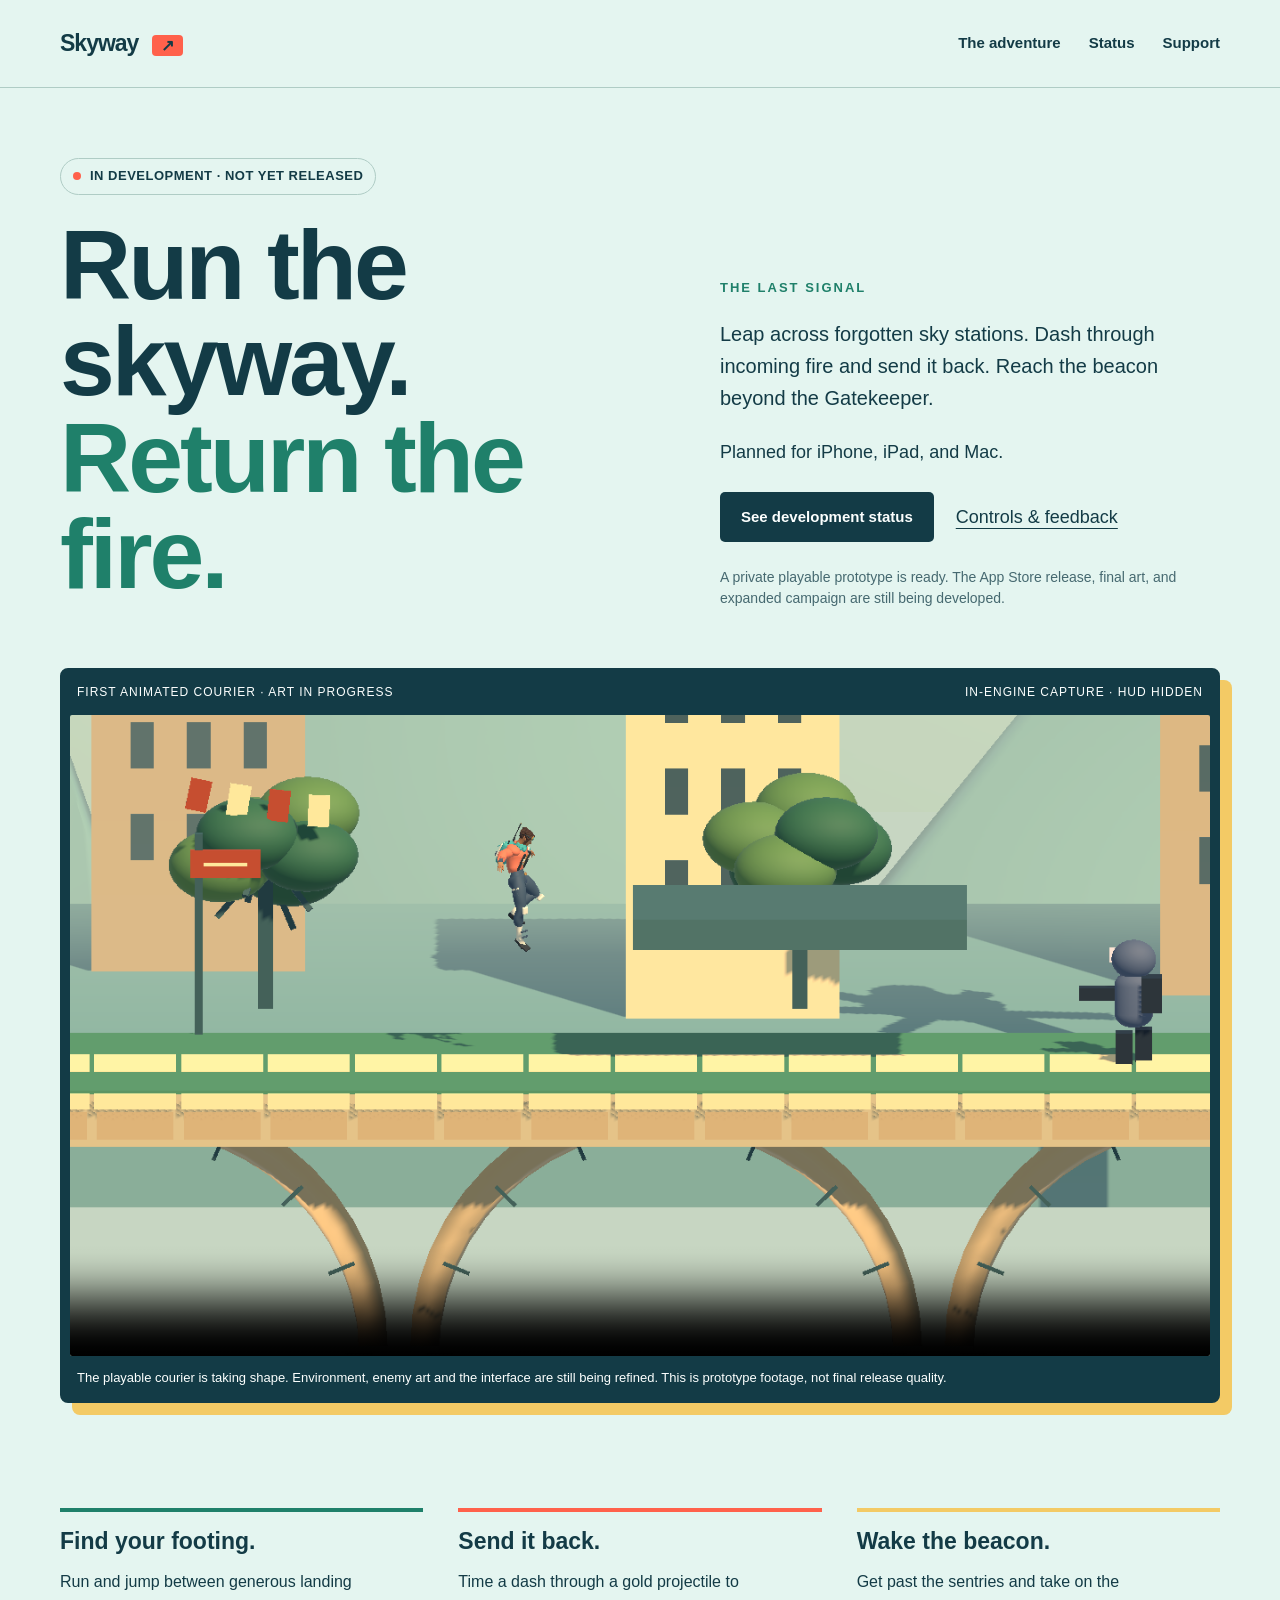
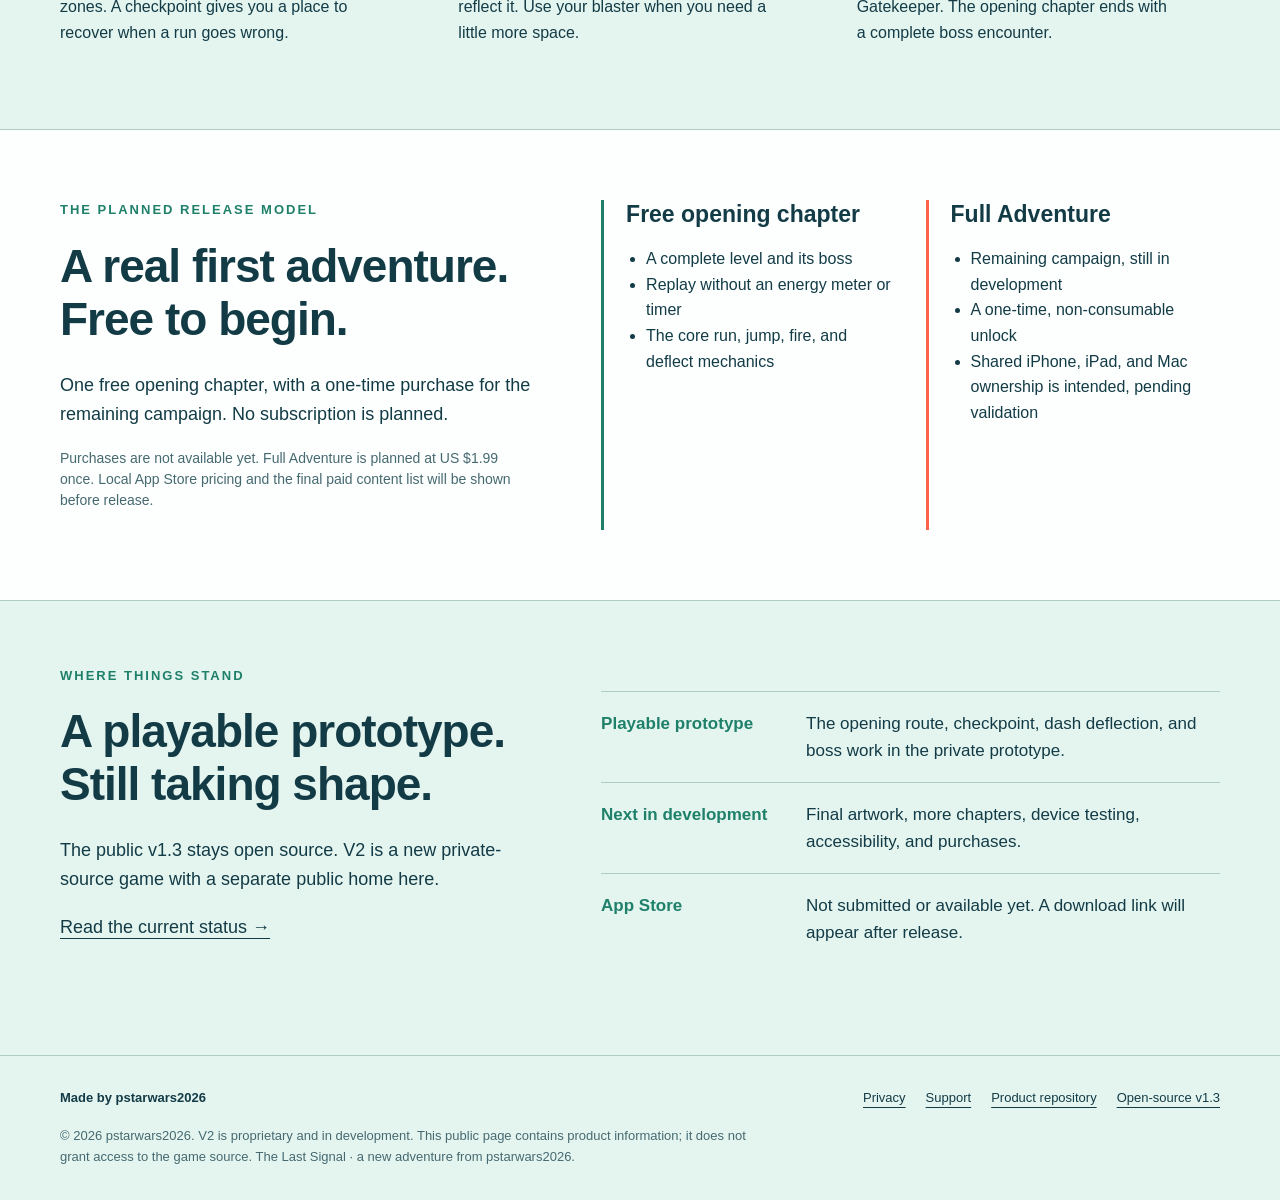
==== index.html @ fa9b402b "Show first animated courier gameplay preview" ====
<!doctype html><html lang="en"><head><meta charset="utf-8"><meta name="viewport" content="width=device-width,initial-scale=1"><meta name="description" content="A new 2.5D action adventure planned for iPhone, iPad and Mac. Explore the prototype, free opening chapter, support and development status."><meta name="theme-color" content="#e4f5f0"><title>Skyway: The Last Signal · In development</title><link rel="stylesheet" href="style.css"><link rel="icon" href="assets/mark.svg" type="image/svg+xml"></head><body><a class="skip" href="#main">Skip to content</a><header><nav class="wrap" aria-label="Main navigation"><a class="brand" href="./">Skyway <span>↗</span></a><div class="navlinks"><a href="./#adventure">The adventure</a><a href="status.html">Status</a><a href="support.html">Support</a></div></nav></header><main id="main"><section class="hero wrap"><div class="hero-copy"><div><div class="status-tag">IN DEVELOPMENT · NOT YET RELEASED</div><h1>Run the skyway.<br><span>Return the fire.</span></h1></div><div><p class="eyebrow">The Last Signal</p><p class="lede">Leap across forgotten sky stations. Dash through incoming fire and send it back. Reach the beacon beyond the Gatekeeper.</p><p>Planned for iPhone, iPad, and Mac.</p><div class="actions"><a class="button" href="status.html">See development status</a><a href="support.html">Controls &amp; feedback</a></div><p class="note">A private playable prototype is ready. The App Store release, final art, and expanded campaign are still being developed.</p></div></div><figure class="screen"><figcaption><span>First animated courier · art in progress</span><span>In-engine capture · HUD hidden</span></figcaption><video controls playsinline muted loop preload="metadata" poster="assets/courier-gameplay.png" width="1280" height="720" aria-label="A short in-engine clip of the human courier running and jumping across the skyway"><source src="assets/courier-gameplay.mp4" type="video/mp4"><a href="assets/courier-gameplay.mp4">Watch the courier gameplay clip</a></video><p class="clip-note">The playable courier is taking shape. Environment, enemy art and the interface are still being refined. This is prototype footage, not final release quality.</p></figure></section><section class="sequence wrap" id="adventure" aria-label="How the adventure plays"><article><h3>Find your footing.</h3><p>Run and jump between generous landing zones. A checkpoint gives you a place to recover when a run goes wrong.</p></article><article><h3>Send it back.</h3><p>Time a dash through a gold projectile to reflect it. Use your blaster when you need a little more space.</p></article><article><h3>Wake the beacon.</h3><p>Get past the sentries and take on the Gatekeeper. The opening chapter ends with a complete boss encounter.</p></article></section><section class="band"><div class="wrap split"><div><p class="eyebrow">The planned release model</p><h2>A real first adventure.<br>Free to begin.</h2><p>One free opening chapter, with a one-time purchase for the remaining campaign. No subscription is planned.</p><p class="note">Purchases are not available yet. Full Adventure is planned at US $1.99 once. Local App Store pricing and the final paid content list will be shown before release.</p></div><div class="tiers"><div class="tier"><h3>Free opening chapter</h3><ul><li>A complete level and its boss</li><li>Replay without an energy meter or timer</li><li>The core run, jump, fire, and deflect mechanics</li></ul></div><div class="tier"><h3>Full Adventure</h3><ul><li>Remaining campaign, still in development</li><li>A one-time, non-consumable unlock</li><li>Shared iPhone, iPad, and Mac ownership is intended, pending validation</li></ul></div></div></div></section><section class="section wrap split"><div><p class="eyebrow">Where things stand</p><h2>A playable prototype.<br>Still taking shape.</h2><p>The public v1.3 stays open source. V2 is a new private-source game with a separate public home here.</p><a href="status.html">Read the current status →</a></div><div><ul class="status-list"><li><strong>Playable prototype</strong><span>The opening route, checkpoint, dash deflection, and boss work in the private prototype.</span></li><li><strong>Next in development</strong><span>Final artwork, more chapters, device testing, accessibility, and purchases.</span></li><li><strong>App Store</strong><span>Not submitted or available yet. A download link will appear after release.</span></li></ul></div></section></main><footer><div class="wrap"><div class="footrow"><strong>Made by pstarwars2026</strong><div class="footlinks"><a href="privacy.html">Privacy</a><a href="support.html">Support</a><a href="https://github.com/pstarwars2026/skyway">Product repository</a><a href="https://github.com/pstarwars2026/contra-run">Open-source v1.3</a></div></div><p>© 2026 pstarwars2026. V2 is proprietary and in development. This public page contains product information; it does not grant access to the game source. The Last Signal · a new adventure from pstarwars2026.</p></div></footer></body></html>
---- style.css ----
@charset "UTF-8";
:root{--sky:#e4f5f0;--ink:#133b46;--coral:#ff614b;--sun:#f3ca65;--green:#1f806a;--paper:#fcfffe;--line:#afccc5;color-scheme:light}*{box-sizing:border-box}html{scroll-behavior:smooth}body{margin:0;background:var(--sky);color:var(--ink);font:18px/1.6 Avenir Next,Avenir,Segoe UI,sans-serif}a{color:inherit;text-underline-offset:5px}a:hover{color:var(--green)}a:focus-visible,summary:focus-visible{outline:3px solid var(--coral);outline-offset:5px}.skip{position:absolute;left:20px;top:-100px;background:white;padding:8px;z-index:10}.skip:focus{top:12px}.wrap{width:min(1160px,calc(100% - 48px));margin:auto}header{padding:25px 0;border-bottom:1px solid var(--line)}nav{display:flex;align-items:center;justify-content:space-between;gap:20px}.brand{font-weight:850;font-size:23px;text-decoration:none;letter-spacing:-1px}.brand span{background:var(--coral);color:var(--ink);padding:2px 9px;margin-left:8px;border-radius:4px;font-size:16px;letter-spacing:0}.navlinks{display:flex;gap:28px;font-size:15px;font-weight:700}.navlinks a{text-decoration:none}.eyebrow{font-size:13px;text-transform:uppercase;letter-spacing:2px;font-weight:800;color:var(--green)}.hero{padding:70px 0 40px}.hero-copy{display:grid;grid-template-columns:1.2fr 1fr;gap:60px;align-items:end}.hero h1{font-family:Avenir Next Condensed,Impact,Arial Narrow,sans-serif;font-size:clamp(56px,7.7vw,102px);line-height:.98;letter-spacing:-3px;margin:22px 0 25px;font-weight:900}.hero h1 span{color:var(--green)}.lede{font-size:20px;max-width:510px;margin:0 0 24px}.status-tag{display:inline-flex;align-items:center;gap:9px;font-size:13px;letter-spacing:.5px;font-weight:800;padding:7px 12px;border:1px solid var(--line);border-radius:30px}.status-tag:before{content:"";width:8px;height:8px;background:var(--coral);border-radius:50%}.actions{display:flex;gap:22px;align-items:center;flex-wrap:wrap;margin:25px 0}.button{display:inline-block;background:var(--ink);color:var(--paper);padding:13px 21px;text-decoration:none;border-radius:5px;font-size:15px;font-weight:800}.button:hover{background:var(--green);color:white}.note{font-size:14px;line-height:1.5;color:#466970}.screen{margin:40px 0 0;background:var(--ink);border:10px solid var(--ink);border-radius:8px;box-shadow:12px 12px 0 var(--sun);overflow:hidden}.screen figcaption{display:flex;justify-content:space-between;gap:15px;color:var(--paper);font:12px/1.5 Avenir Next,sans-serif;padding:5px 7px 14px;text-transform:uppercase;letter-spacing:1px}.screen img,.screen video{width:100%;height:auto;display:block;border-radius:2px}.sequence{display:grid;grid-template-columns:repeat(3,1fr);gap:35px;padding:65px 0}.sequence article{border-top:4px solid var(--green);padding-top:15px}.sequence article:nth-child(2){border-color:var(--coral)}.sequence article:nth-child(3){border-color:var(--sun)}h2{font-size:clamp(29px,4vw,46px);line-height:1.15;letter-spacing:-1px;margin:12px 0 25px}h3{font-size:23px;line-height:1.3;margin:0 0 12px}p{margin:0 0 19px}.sequence p{font-size:16px;max-width:320px}.band{background:var(--paper);border-top:1px solid var(--line);border-bottom:1px solid var(--line);padding:70px 0}.split{display:grid;grid-template-columns:1fr 1.3fr;gap:65px}.tiers{display:grid;grid-template-columns:1fr 1fr;gap:30px}.tier{border-left:3px solid var(--green);padding-left:22px}.tier:last-child{border-color:var(--coral)}.tier ul{padding-left:20px;font-size:16px}.small{font-size:14px}.section{padding:65px 0}.status-list{margin:25px 0;list-style:none;padding:0}.status-list li{display:grid;grid-template-columns:180px 1fr;gap:25px;border-top:1px solid var(--line);padding:18px 0;font-size:17px}.status-list strong{color:var(--green)}.content{max-width:800px;padding-top:65px;padding-bottom:65px}.content h1{font-size:clamp(40px,6vw,65px);line-height:1.1;letter-spacing:-2px;margin:20px 0 30px}.content h2{font-size:28px;letter-spacing:-.5px;margin-top:42px}.content h3{font-size:21px;margin-top:28px}.content ul{padding-left:23px}.callout{padding:24px;background:var(--paper);border-left:4px solid var(--coral);margin:26px 0}table{border-collapse:collapse;width:100%;font-size:16px;margin:20px 0}th,td{text-align:left;border-bottom:1px solid var(--line);padding:13px 12px 13px 0;vertical-align:top}footer{border-top:1px solid var(--line);padding:32px 0;font-size:13px}.footrow{display:flex;justify-content:space-between;gap:25px}.footlinks{display:flex;gap:20px;flex-wrap:wrap}footer p{max-width:700px;margin:18px 0 0;color:#466970}@media(max-width:760px){.wrap{width:calc(100% - 36px)}nav{align-items:flex-start;gap:18px;flex-direction:column}.navlinks{gap:22px}.hero{padding-top:42px}.hero-copy,.split{grid-template-columns:1fr;gap:20px}.hero h1{letter-spacing:-2px;margin-top:18px}.lede{font-size:18px}.screen{border-width:6px;margin-top:25px;box-shadow:6px 6px 0 var(--sun)}.screen figcaption{font-size:9px;padding-bottom:8px;letter-spacing:.5px}.sequence{grid-template-columns:1fr;gap:26px;padding:45px 0}.sequence p{max-width:none}.tiers{gap:22px}.band,.section{padding:45px 0}.status-list li{grid-template-columns:1fr;gap:7px}.footrow{flex-direction:column}.content{padding-top:40px}.content h1{letter-spacing:-1px}}@media(max-width:410px){.tiers{grid-template-columns:1fr}.navlinks{font-size:14px;gap:18px}}@media(prefers-reduced-motion:reduce){html{scroll-behavior:auto}}

.clip-note{color:var(--paper);font-size:13px;line-height:1.5;margin:12px 7px 5px}
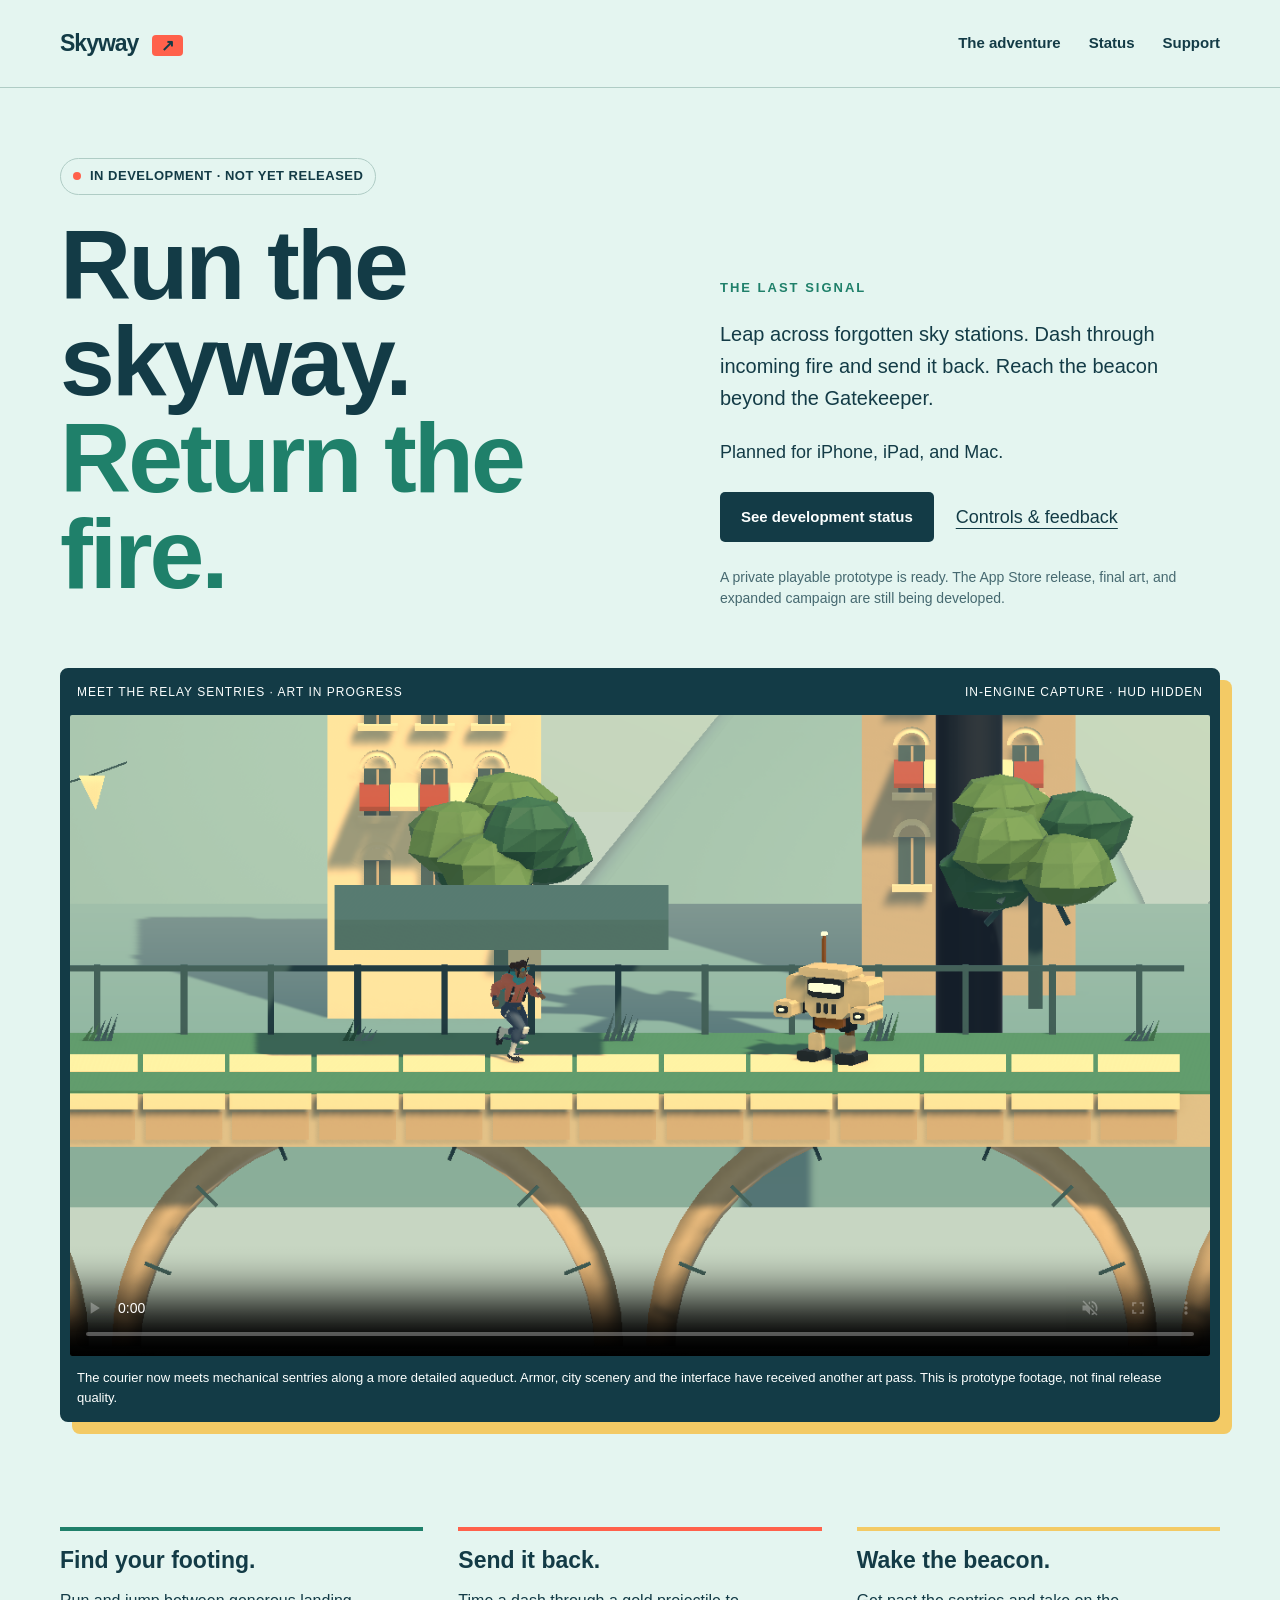
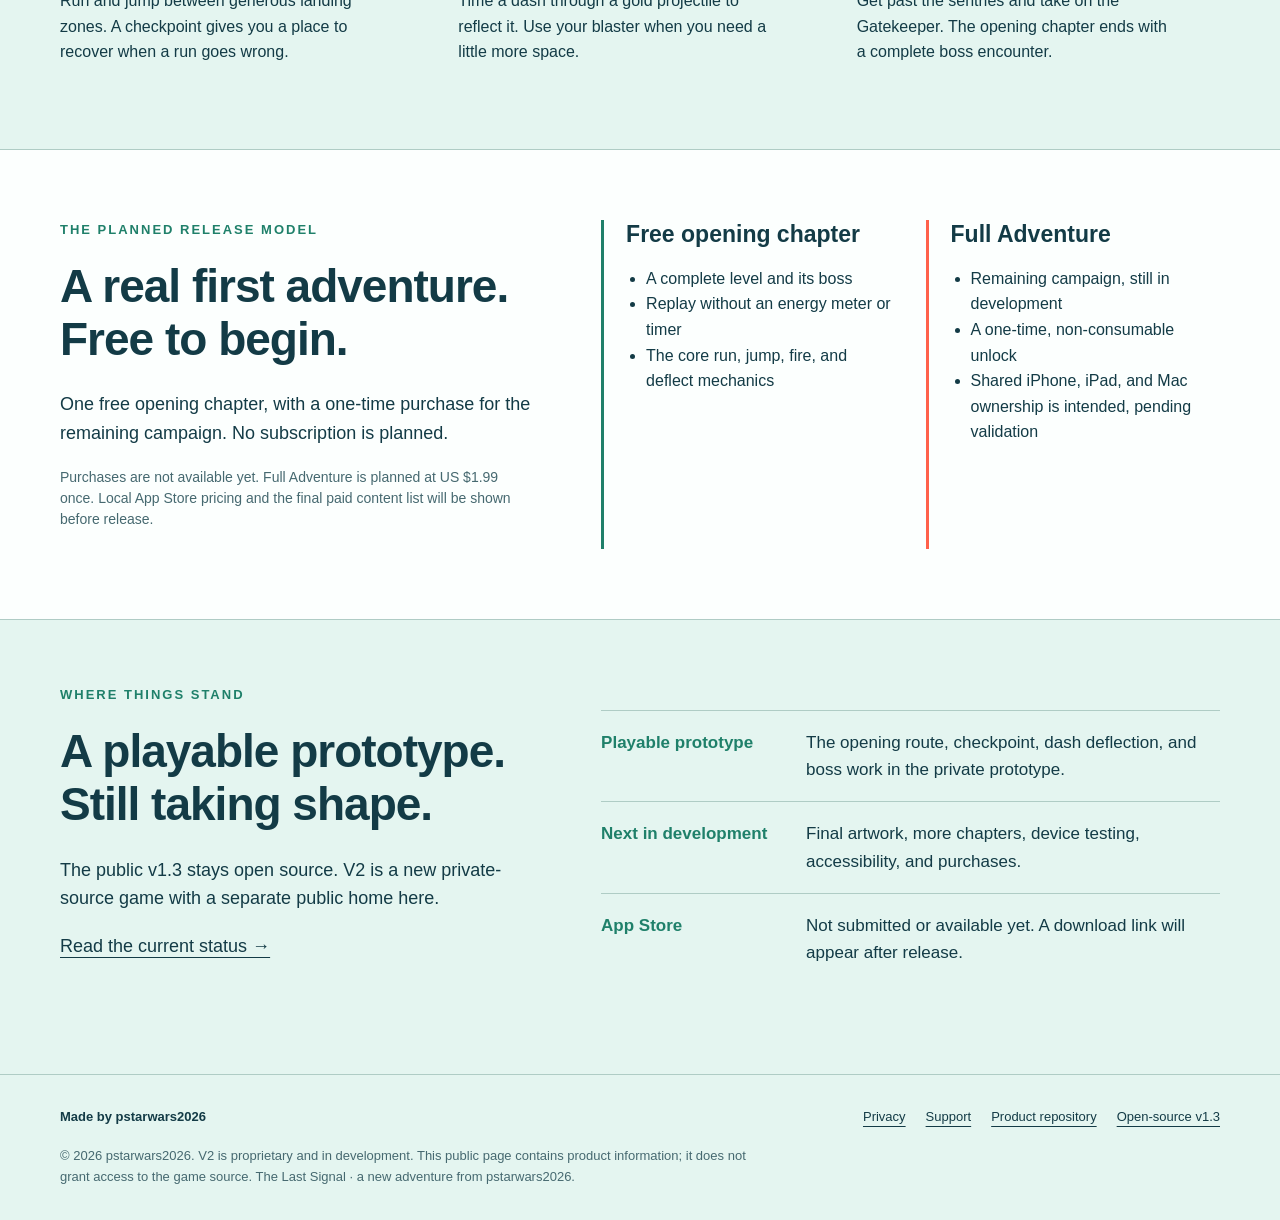
==== commit edb79182: "Show the mechanical sentries and second playable art pass" ====
--- a/index.html
+++ b/index.html
@@ -1 +1 @@
-<!doctype html><html lang="en"><head><meta charset="utf-8"><meta name="viewport" content="width=device-width,initial-scale=1"><meta name="description" content="A new 2.5D action adventure planned for iPhone, iPad and Mac. Explore the prototype, free opening chapter, support and development status."><meta name="theme-color" content="#e4f5f0"><title>Skyway: The Last Signal · In development</title><link rel="stylesheet" href="style.css"><link rel="icon" href="assets/mark.svg" type="image/svg+xml"></head><body><a class="skip" href="#main">Skip to content</a><header><nav class="wrap" aria-label="Main navigation"><a class="brand" href="./">Skyway <span>↗</span></a><div class="navlinks"><a href="./#adventure">The adventure</a><a href="status.html">Status</a><a href="support.html">Support</a></div></nav></header><main id="main"><section class="hero wrap"><div class="hero-copy"><div><div class="status-tag">IN DEVELOPMENT · NOT YET RELEASED</div><h1>Run the skyway.<br><span>Return the fire.</span></h1></div><div><p class="eyebrow">The Last Signal</p><p class="lede">Leap across forgotten sky stations. Dash through incoming fire and send it back. Reach the beacon beyond the Gatekeeper.</p><p>Planned for iPhone, iPad, and Mac.</p><div class="actions"><a class="button" href="status.html">See development status</a><a href="support.html">Controls &amp; feedback</a></div><p class="note">A private playable prototype is ready. The App Store release, final art, and expanded campaign are still being developed.</p></div></div><figure class="screen"><figcaption><span>First animated courier · art in progress</span><span>In-engine capture · HUD hidden</span></figcaption><video controls playsinline muted loop preload="metadata" poster="assets/courier-gameplay.png" width="1280" height="720" aria-label="A short in-engine clip of the human courier running and jumping across the skyway"><source src="assets/courier-gameplay.mp4" type="video/mp4"><a href="assets/courier-gameplay.mp4">Watch the courier gameplay clip</a></video><p class="clip-note">The playable courier is taking shape. Environment, enemy art and the interface are still being refined. This is prototype footage, not final release quality.</p></figure></section><section class="sequence wrap" id="adventure" aria-label="How the adventure plays"><article><h3>Find your footing.</h3><p>Run and jump between generous landing zones. A checkpoint gives you a place to recover when a run goes wrong.</p></article><article><h3>Send it back.</h3><p>Time a dash through a gold projectile to reflect it. Use your blaster when you need a little more space.</p></article><article><h3>Wake the beacon.</h3><p>Get past the sentries and take on the Gatekeeper. The opening chapter ends with a complete boss encounter.</p></article></section><section class="band"><div class="wrap split"><div><p class="eyebrow">The planned release model</p><h2>A real first adventure.<br>Free to begin.</h2><p>One free opening chapter, with a one-time purchase for the remaining campaign. No subscription is planned.</p><p class="note">Purchases are not available yet. Full Adventure is planned at US $1.99 once. Local App Store pricing and the final paid content list will be shown before release.</p></div><div class="tiers"><div class="tier"><h3>Free opening chapter</h3><ul><li>A complete level and its boss</li><li>Replay without an energy meter or timer</li><li>The core run, jump, fire, and deflect mechanics</li></ul></div><div class="tier"><h3>Full Adventure</h3><ul><li>Remaining campaign, still in development</li><li>A one-time, non-consumable unlock</li><li>Shared iPhone, iPad, and Mac ownership is intended, pending validation</li></ul></div></div></div></section><section class="section wrap split"><div><p class="eyebrow">Where things stand</p><h2>A playable prototype.<br>Still taking shape.</h2><p>The public v1.3 stays open source. V2 is a new private-source game with a separate public home here.</p><a href="status.html">Read the current status →</a></div><div><ul class="status-list"><li><strong>Playable prototype</strong><span>The opening route, checkpoint, dash deflection, and boss work in the private prototype.</span></li><li><strong>Next in development</strong><span>Final artwork, more chapters, device testing, accessibility, and purchases.</span></li><li><strong>App Store</strong><span>Not submitted or available yet. A download link will appear after release.</span></li></ul></div></section></main><footer><div class="wrap"><div class="footrow"><strong>Made by pstarwars2026</strong><div class="footlinks"><a href="privacy.html">Privacy</a><a href="support.html">Support</a><a href="https://github.com/pstarwars2026/skyway">Product repository</a><a href="https://github.com/pstarwars2026/contra-run">Open-source v1.3</a></div></div><p>© 2026 pstarwars2026. V2 is proprietary and in development. This public page contains product information; it does not grant access to the game source. The Last Signal · a new adventure from pstarwars2026.</p></div></footer></body></html>+<!doctype html><html lang="en"><head><meta charset="utf-8"><meta name="viewport" content="width=device-width,initial-scale=1"><meta name="description" content="A new 2.5D action adventure planned for iPhone, iPad and Mac. Explore the prototype, free opening chapter, support and development status."><meta name="theme-color" content="#e4f5f0"><title>Skyway: The Last Signal · In development</title><link rel="stylesheet" href="style.css"><link rel="icon" href="assets/mark.svg" type="image/svg+xml"></head><body><a class="skip" href="#main">Skip to content</a><header><nav class="wrap" aria-label="Main navigation"><a class="brand" href="./">Skyway <span>↗</span></a><div class="navlinks"><a href="./#adventure">The adventure</a><a href="status.html">Status</a><a href="support.html">Support</a></div></nav></header><main id="main"><section class="hero wrap"><div class="hero-copy"><div><div class="status-tag">IN DEVELOPMENT · NOT YET RELEASED</div><h1>Run the skyway.<br><span>Return the fire.</span></h1></div><div><p class="eyebrow">The Last Signal</p><p class="lede">Leap across forgotten sky stations. Dash through incoming fire and send it back. Reach the beacon beyond the Gatekeeper.</p><p>Planned for iPhone, iPad, and Mac.</p><div class="actions"><a class="button" href="status.html">See development status</a><a href="support.html">Controls &amp; feedback</a></div><p class="note">A private playable prototype is ready. The App Store release, final art, and expanded campaign are still being developed.</p></div></div><figure class="screen"><figcaption><span>Meet the relay sentries · art in progress</span><span>In-engine capture · HUD hidden</span></figcaption><video controls playsinline muted loop preload="metadata" poster="assets/guardian-gameplay.png" width="1280" height="720" aria-label="In-engine footage of the courier running, jumping and firing past a mechanical relay sentry"><source src="assets/guardian-gameplay.mp4" type="video/mp4"><a href="assets/guardian-gameplay.mp4">Watch the courier gameplay clip</a></video><p class="clip-note">The courier now meets mechanical sentries along a more detailed aqueduct. Armor, city scenery and the interface have received another art pass. This is prototype footage, not final release quality.</p></figure></section><section class="sequence wrap" id="adventure" aria-label="How the adventure plays"><article><h3>Find your footing.</h3><p>Run and jump between generous landing zones. A checkpoint gives you a place to recover when a run goes wrong.</p></article><article><h3>Send it back.</h3><p>Time a dash through a gold projectile to reflect it. Use your blaster when you need a little more space.</p></article><article><h3>Wake the beacon.</h3><p>Get past the sentries and take on the Gatekeeper. The opening chapter ends with a complete boss encounter.</p></article></section><section class="band"><div class="wrap split"><div><p class="eyebrow">The planned release model</p><h2>A real first adventure.<br>Free to begin.</h2><p>One free opening chapter, with a one-time purchase for the remaining campaign. No subscription is planned.</p><p class="note">Purchases are not available yet. Full Adventure is planned at US $1.99 once. Local App Store pricing and the final paid content list will be shown before release.</p></div><div class="tiers"><div class="tier"><h3>Free opening chapter</h3><ul><li>A complete level and its boss</li><li>Replay without an energy meter or timer</li><li>The core run, jump, fire, and deflect mechanics</li></ul></div><div class="tier"><h3>Full Adventure</h3><ul><li>Remaining campaign, still in development</li><li>A one-time, non-consumable unlock</li><li>Shared iPhone, iPad, and Mac ownership is intended, pending validation</li></ul></div></div></div></section><section class="section wrap split"><div><p class="eyebrow">Where things stand</p><h2>A playable prototype.<br>Still taking shape.</h2><p>The public v1.3 stays open source. V2 is a new private-source game with a separate public home here.</p><a href="status.html">Read the current status →</a></div><div><ul class="status-list"><li><strong>Playable prototype</strong><span>The opening route, checkpoint, dash deflection, and boss work in the private prototype.</span></li><li><strong>Next in development</strong><span>Final artwork, more chapters, device testing, accessibility, and purchases.</span></li><li><strong>App Store</strong><span>Not submitted or available yet. A download link will appear after release.</span></li></ul></div></section></main><footer><div class="wrap"><div class="footrow"><strong>Made by pstarwars2026</strong><div class="footlinks"><a href="privacy.html">Privacy</a><a href="support.html">Support</a><a href="https://github.com/pstarwars2026/skyway">Product repository</a><a href="https://github.com/pstarwars2026/contra-run">Open-source v1.3</a></div></div><p>© 2026 pstarwars2026. V2 is proprietary and in development. This public page contains product information; it does not grant access to the game source. The Last Signal · a new adventure from pstarwars2026.</p></div></footer></body></html>
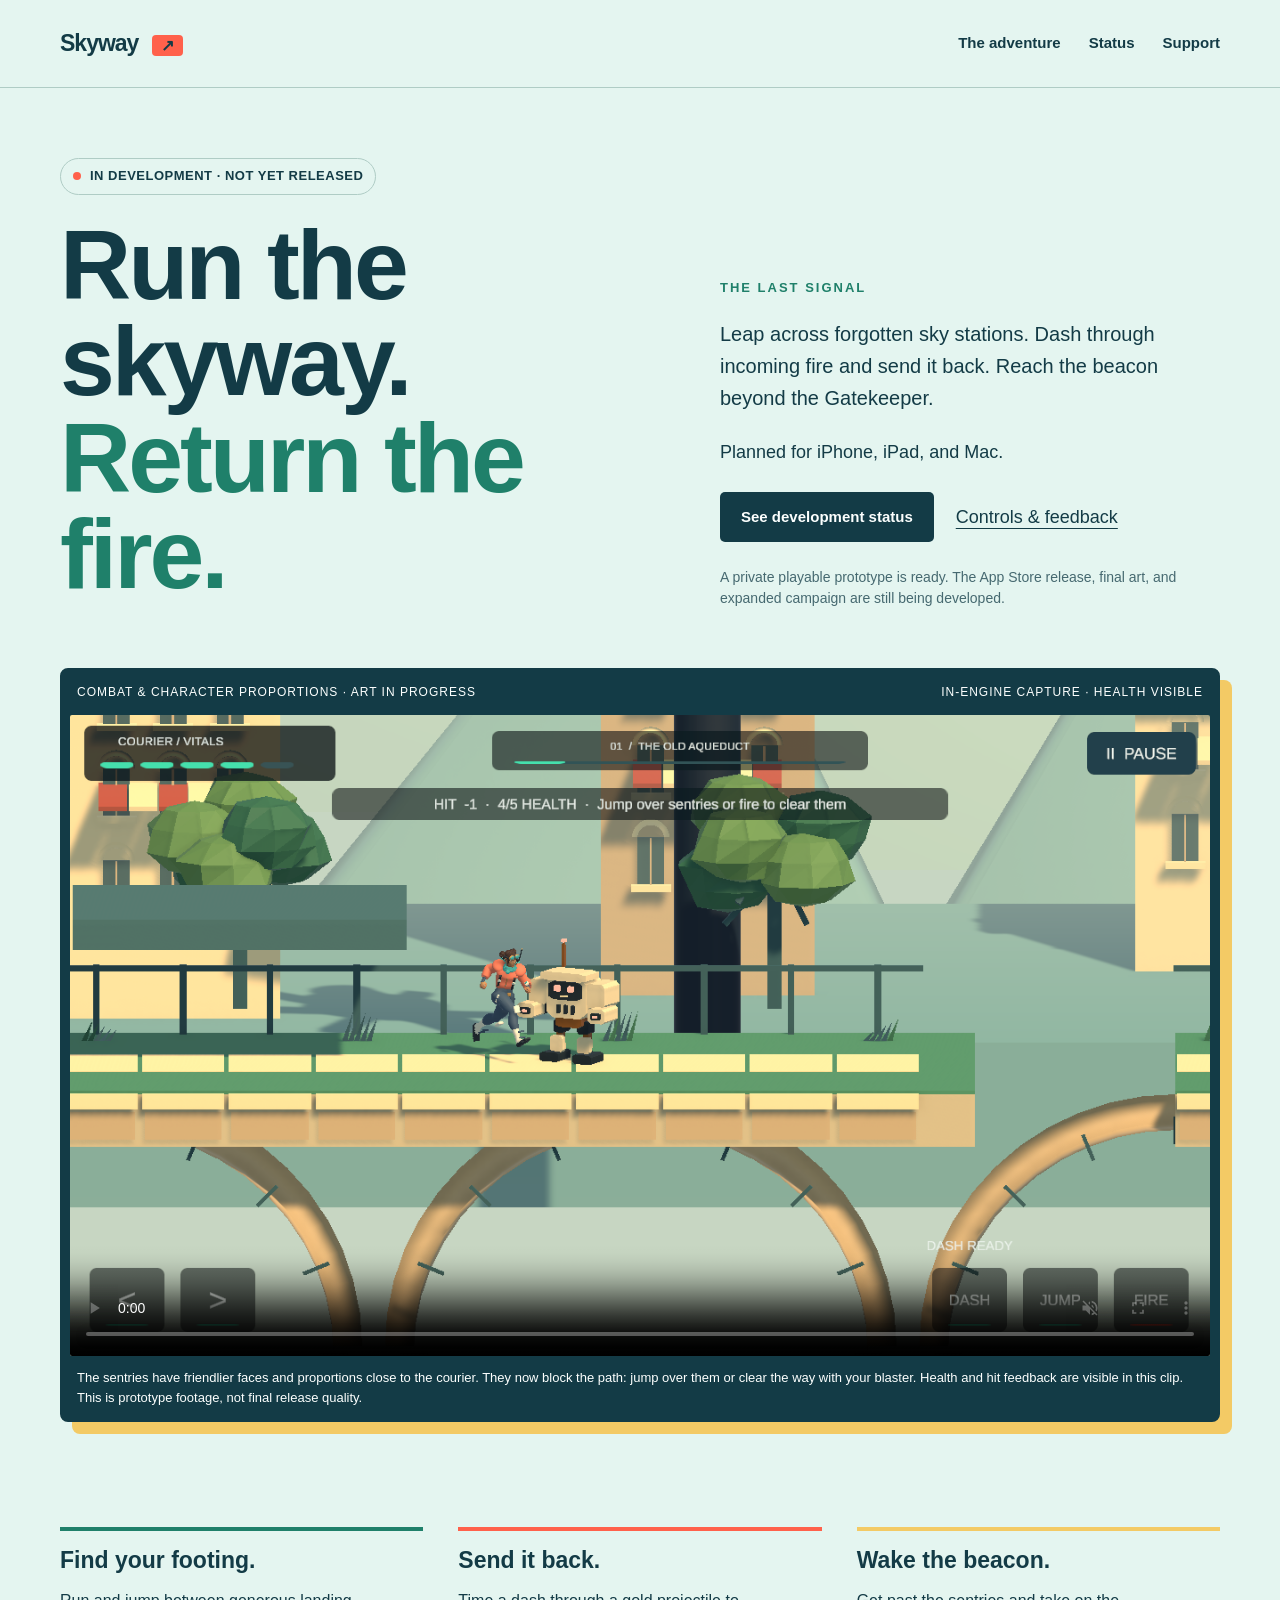
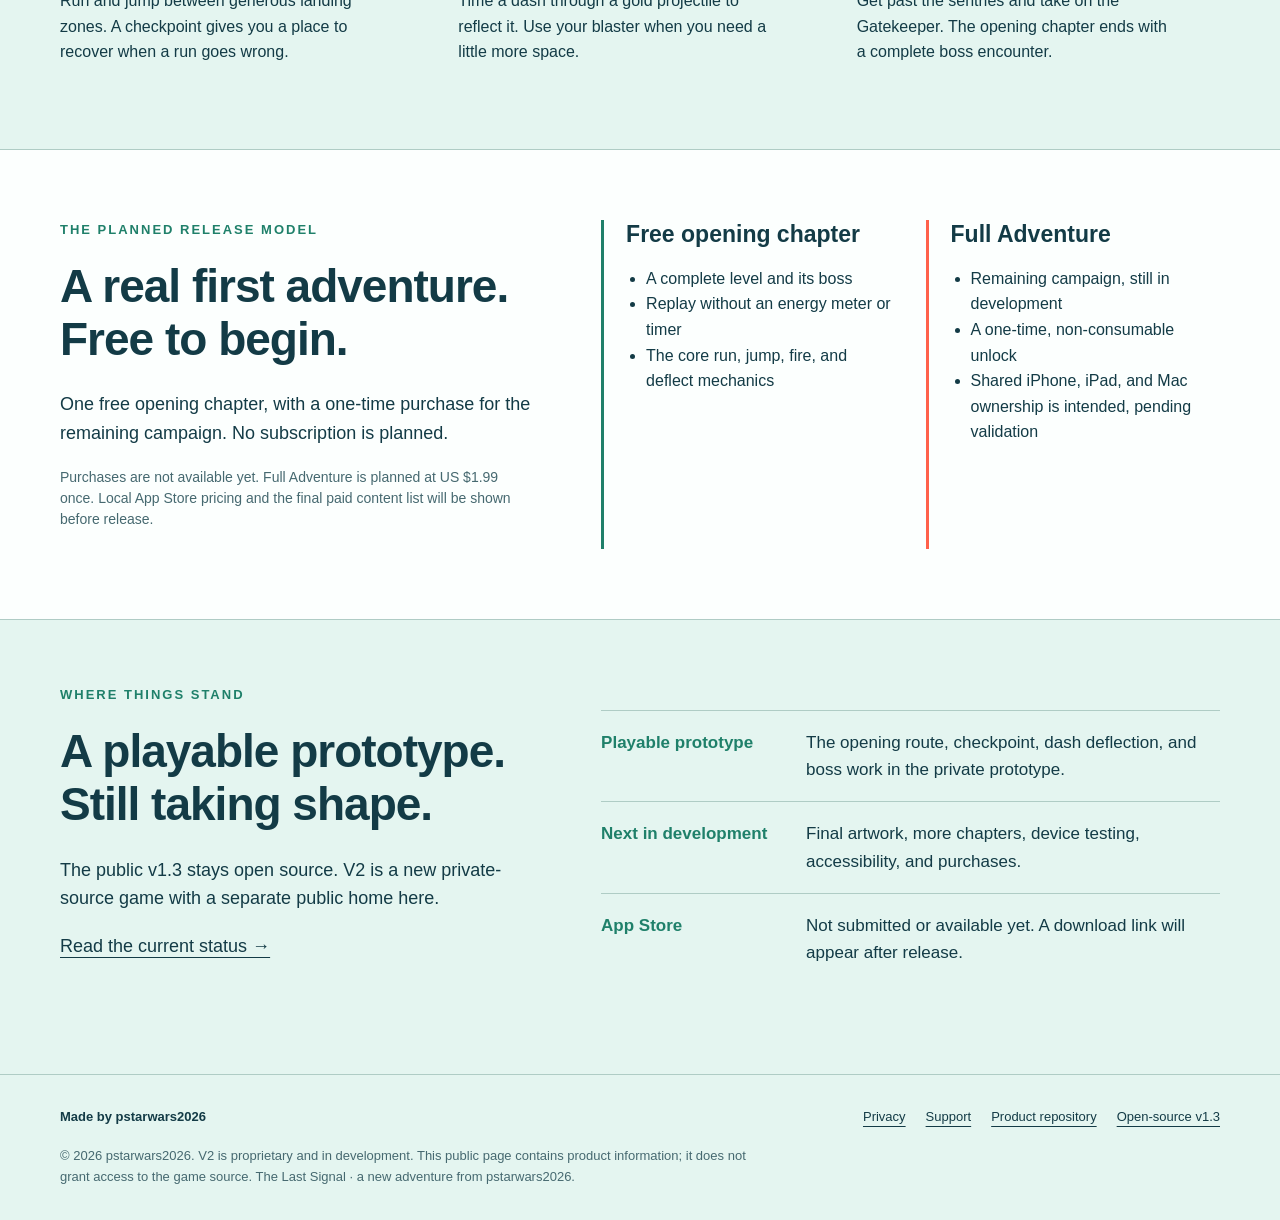
==== commit 47b4396f: "Show courier-sized sentries and visible combat feedback" ====
--- a/index.html
+++ b/index.html
@@ -1 +1 @@
-<!doctype html><html lang="en"><head><meta charset="utf-8"><meta name="viewport" content="width=device-width,initial-scale=1"><meta name="description" content="A new 2.5D action adventure planned for iPhone, iPad and Mac. Explore the prototype, free opening chapter, support and development status."><meta name="theme-color" content="#e4f5f0"><title>Skyway: The Last Signal · In development</title><link rel="stylesheet" href="style.css"><link rel="icon" href="assets/mark.svg" type="image/svg+xml"></head><body><a class="skip" href="#main">Skip to content</a><header><nav class="wrap" aria-label="Main navigation"><a class="brand" href="./">Skyway <span>↗</span></a><div class="navlinks"><a href="./#adventure">The adventure</a><a href="status.html">Status</a><a href="support.html">Support</a></div></nav></header><main id="main"><section class="hero wrap"><div class="hero-copy"><div><div class="status-tag">IN DEVELOPMENT · NOT YET RELEASED</div><h1>Run the skyway.<br><span>Return the fire.</span></h1></div><div><p class="eyebrow">The Last Signal</p><p class="lede">Leap across forgotten sky stations. Dash through incoming fire and send it back. Reach the beacon beyond the Gatekeeper.</p><p>Planned for iPhone, iPad, and Mac.</p><div class="actions"><a class="button" href="status.html">See development status</a><a href="support.html">Controls &amp; feedback</a></div><p class="note">A private playable prototype is ready. The App Store release, final art, and expanded campaign are still being developed.</p></div></div><figure class="screen"><figcaption><span>Meet the relay sentries · art in progress</span><span>In-engine capture · HUD hidden</span></figcaption><video controls playsinline muted loop preload="metadata" poster="assets/guardian-gameplay.png" width="1280" height="720" aria-label="In-engine footage of the courier running, jumping and firing past a mechanical relay sentry"><source src="assets/guardian-gameplay.mp4" type="video/mp4"><a href="assets/guardian-gameplay.mp4">Watch the courier gameplay clip</a></video><p class="clip-note">The courier now meets mechanical sentries along a more detailed aqueduct. Armor, city scenery and the interface have received another art pass. This is prototype footage, not final release quality.</p></figure></section><section class="sequence wrap" id="adventure" aria-label="How the adventure plays"><article><h3>Find your footing.</h3><p>Run and jump between generous landing zones. A checkpoint gives you a place to recover when a run goes wrong.</p></article><article><h3>Send it back.</h3><p>Time a dash through a gold projectile to reflect it. Use your blaster when you need a little more space.</p></article><article><h3>Wake the beacon.</h3><p>Get past the sentries and take on the Gatekeeper. The opening chapter ends with a complete boss encounter.</p></article></section><section class="band"><div class="wrap split"><div><p class="eyebrow">The planned release model</p><h2>A real first adventure.<br>Free to begin.</h2><p>One free opening chapter, with a one-time purchase for the remaining campaign. No subscription is planned.</p><p class="note">Purchases are not available yet. Full Adventure is planned at US $1.99 once. Local App Store pricing and the final paid content list will be shown before release.</p></div><div class="tiers"><div class="tier"><h3>Free opening chapter</h3><ul><li>A complete level and its boss</li><li>Replay without an energy meter or timer</li><li>The core run, jump, fire, and deflect mechanics</li></ul></div><div class="tier"><h3>Full Adventure</h3><ul><li>Remaining campaign, still in development</li><li>A one-time, non-consumable unlock</li><li>Shared iPhone, iPad, and Mac ownership is intended, pending validation</li></ul></div></div></div></section><section class="section wrap split"><div><p class="eyebrow">Where things stand</p><h2>A playable prototype.<br>Still taking shape.</h2><p>The public v1.3 stays open source. V2 is a new private-source game with a separate public home here.</p><a href="status.html">Read the current status →</a></div><div><ul class="status-list"><li><strong>Playable prototype</strong><span>The opening route, checkpoint, dash deflection, and boss work in the private prototype.</span></li><li><strong>Next in development</strong><span>Final artwork, more chapters, device testing, accessibility, and purchases.</span></li><li><strong>App Store</strong><span>Not submitted or available yet. A download link will appear after release.</span></li></ul></div></section></main><footer><div class="wrap"><div class="footrow"><strong>Made by pstarwars2026</strong><div class="footlinks"><a href="privacy.html">Privacy</a><a href="support.html">Support</a><a href="https://github.com/pstarwars2026/skyway">Product repository</a><a href="https://github.com/pstarwars2026/contra-run">Open-source v1.3</a></div></div><p>© 2026 pstarwars2026. V2 is proprietary and in development. This public page contains product information; it does not grant access to the game source. The Last Signal · a new adventure from pstarwars2026.</p></div></footer></body></html>+<!doctype html><html lang="en"><head><meta charset="utf-8"><meta name="viewport" content="width=device-width,initial-scale=1"><meta name="description" content="A new 2.5D action adventure planned for iPhone, iPad and Mac. Explore the prototype, free opening chapter, support and development status."><meta name="theme-color" content="#e4f5f0"><title>Skyway: The Last Signal · In development</title><link rel="stylesheet" href="style.css"><link rel="icon" href="assets/mark.svg" type="image/svg+xml"></head><body><a class="skip" href="#main">Skip to content</a><header><nav class="wrap" aria-label="Main navigation"><a class="brand" href="./">Skyway <span>↗</span></a><div class="navlinks"><a href="./#adventure">The adventure</a><a href="status.html">Status</a><a href="support.html">Support</a></div></nav></header><main id="main"><section class="hero wrap"><div class="hero-copy"><div><div class="status-tag">IN DEVELOPMENT · NOT YET RELEASED</div><h1>Run the skyway.<br><span>Return the fire.</span></h1></div><div><p class="eyebrow">The Last Signal</p><p class="lede">Leap across forgotten sky stations. Dash through incoming fire and send it back. Reach the beacon beyond the Gatekeeper.</p><p>Planned for iPhone, iPad, and Mac.</p><div class="actions"><a class="button" href="status.html">See development status</a><a href="support.html">Controls &amp; feedback</a></div><p class="note">A private playable prototype is ready. The App Store release, final art, and expanded campaign are still being developed.</p></div></div><figure class="screen"><figcaption><span>Combat &amp; character proportions · art in progress</span><span>In-engine capture · health visible</span></figcaption><video controls playsinline muted loop preload="metadata" poster="assets/combat-gameplay.png" width="1280" height="720" aria-label="In-engine footage showing courier-sized sentries, visible health loss, knockback and blaster combat"><source src="assets/combat-gameplay.mp4" type="video/mp4"><a href="assets/combat-gameplay.mp4">Watch the courier gameplay clip</a></video><p class="clip-note">The sentries have friendlier faces and proportions close to the courier. They now block the path: jump over them or clear the way with your blaster. Health and hit feedback are visible in this clip. This is prototype footage, not final release quality.</p></figure></section><section class="sequence wrap" id="adventure" aria-label="How the adventure plays"><article><h3>Find your footing.</h3><p>Run and jump between generous landing zones. A checkpoint gives you a place to recover when a run goes wrong.</p></article><article><h3>Send it back.</h3><p>Time a dash through a gold projectile to reflect it. Use your blaster when you need a little more space.</p></article><article><h3>Wake the beacon.</h3><p>Get past the sentries and take on the Gatekeeper. The opening chapter ends with a complete boss encounter.</p></article></section><section class="band"><div class="wrap split"><div><p class="eyebrow">The planned release model</p><h2>A real first adventure.<br>Free to begin.</h2><p>One free opening chapter, with a one-time purchase for the remaining campaign. No subscription is planned.</p><p class="note">Purchases are not available yet. Full Adventure is planned at US $1.99 once. Local App Store pricing and the final paid content list will be shown before release.</p></div><div class="tiers"><div class="tier"><h3>Free opening chapter</h3><ul><li>A complete level and its boss</li><li>Replay without an energy meter or timer</li><li>The core run, jump, fire, and deflect mechanics</li></ul></div><div class="tier"><h3>Full Adventure</h3><ul><li>Remaining campaign, still in development</li><li>A one-time, non-consumable unlock</li><li>Shared iPhone, iPad, and Mac ownership is intended, pending validation</li></ul></div></div></div></section><section class="section wrap split"><div><p class="eyebrow">Where things stand</p><h2>A playable prototype.<br>Still taking shape.</h2><p>The public v1.3 stays open source. V2 is a new private-source game with a separate public home here.</p><a href="status.html">Read the current status →</a></div><div><ul class="status-list"><li><strong>Playable prototype</strong><span>The opening route, checkpoint, dash deflection, and boss work in the private prototype.</span></li><li><strong>Next in development</strong><span>Final artwork, more chapters, device testing, accessibility, and purchases.</span></li><li><strong>App Store</strong><span>Not submitted or available yet. A download link will appear after release.</span></li></ul></div></section></main><footer><div class="wrap"><div class="footrow"><strong>Made by pstarwars2026</strong><div class="footlinks"><a href="privacy.html">Privacy</a><a href="support.html">Support</a><a href="https://github.com/pstarwars2026/skyway">Product repository</a><a href="https://github.com/pstarwars2026/contra-run">Open-source v1.3</a></div></div><p>© 2026 pstarwars2026. V2 is proprietary and in development. This public page contains product information; it does not grant access to the game source. The Last Signal · a new adventure from pstarwars2026.</p></div></footer></body></html>
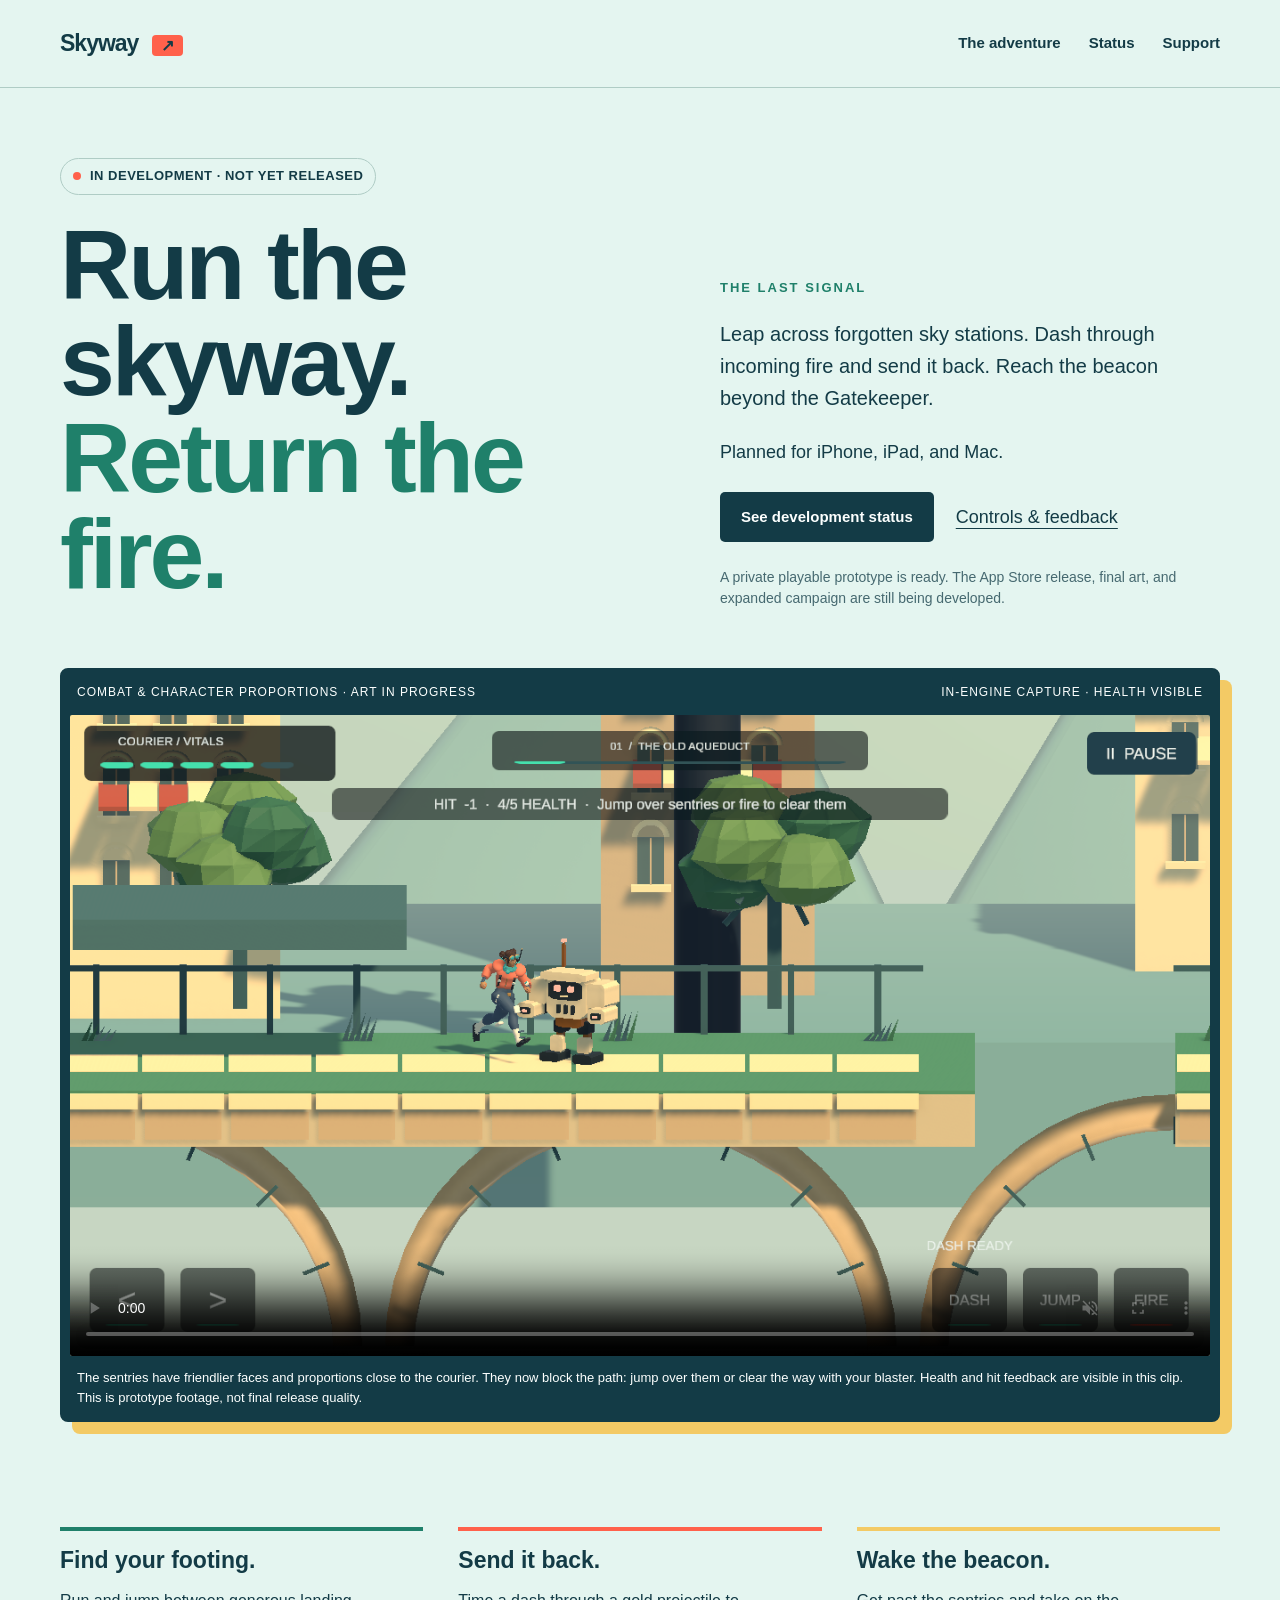
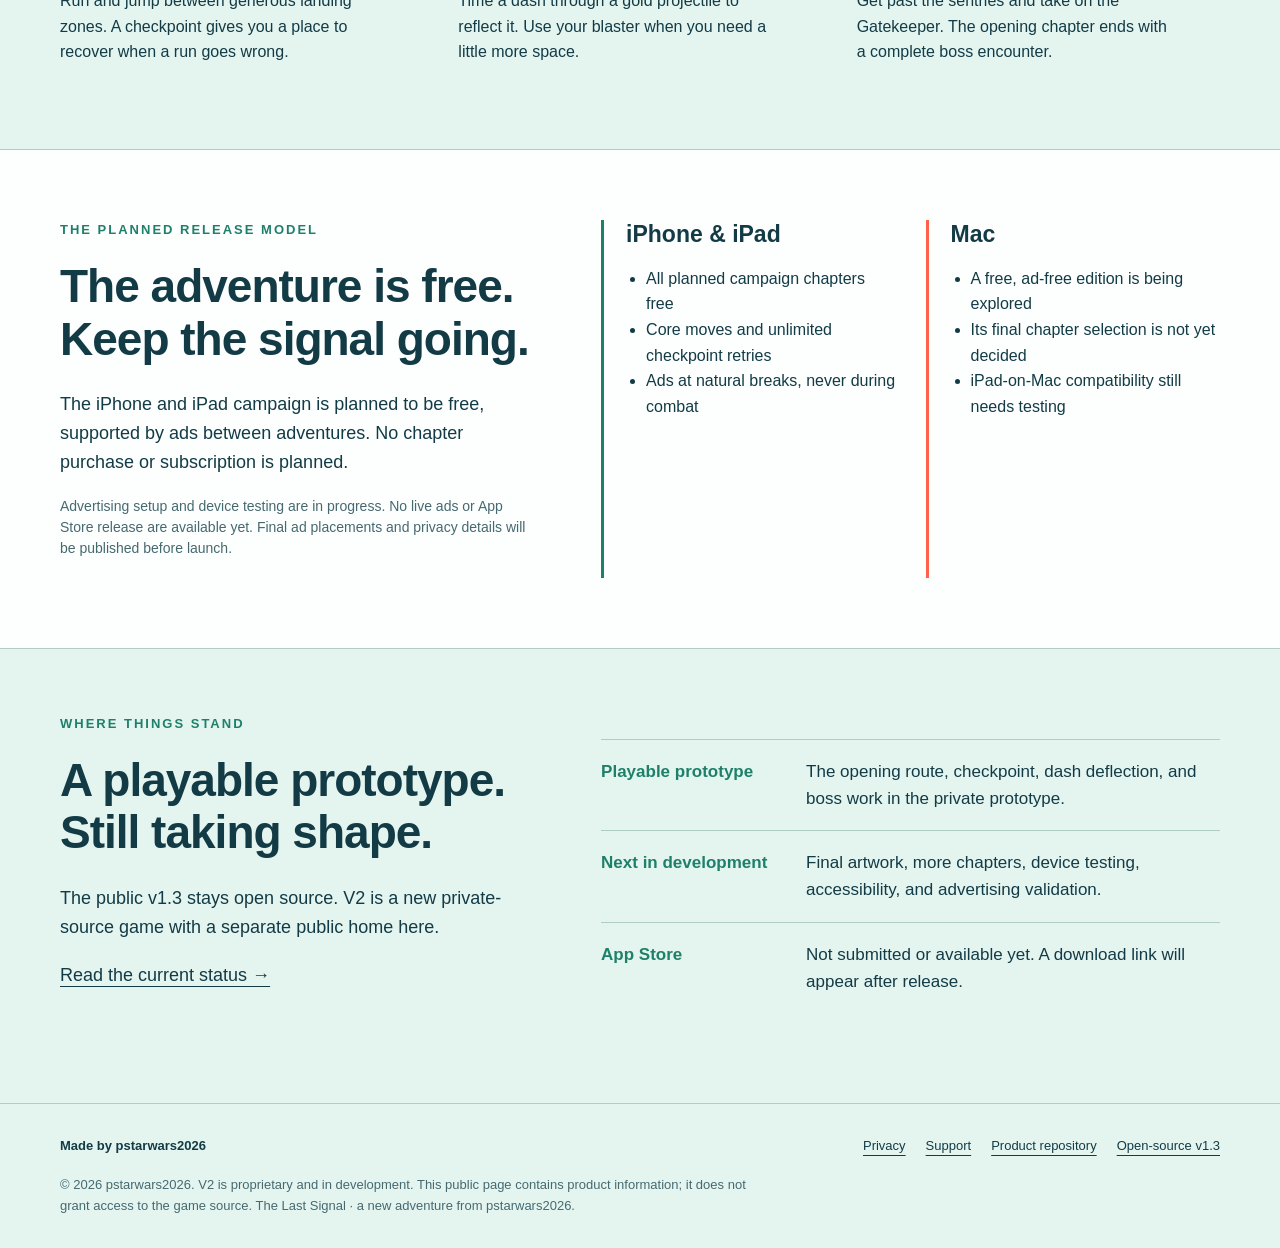
==== commit 02de8813: "Describe the planned free ad-supported mobile release" ====
--- a/index.html
+++ b/index.html
@@ -1 +1 @@
-<!doctype html><html lang="en"><head><meta charset="utf-8"><meta name="viewport" content="width=device-width,initial-scale=1"><meta name="description" content="A new 2.5D action adventure planned for iPhone, iPad and Mac. Explore the prototype, free opening chapter, support and development status."><meta name="theme-color" content="#e4f5f0"><title>Skyway: The Last Signal · In development</title><link rel="stylesheet" href="style.css"><link rel="icon" href="assets/mark.svg" type="image/svg+xml"></head><body><a class="skip" href="#main">Skip to content</a><header><nav class="wrap" aria-label="Main navigation"><a class="brand" href="./">Skyway <span>↗</span></a><div class="navlinks"><a href="./#adventure">The adventure</a><a href="status.html">Status</a><a href="support.html">Support</a></div></nav></header><main id="main"><section class="hero wrap"><div class="hero-copy"><div><div class="status-tag">IN DEVELOPMENT · NOT YET RELEASED</div><h1>Run the skyway.<br><span>Return the fire.</span></h1></div><div><p class="eyebrow">The Last Signal</p><p class="lede">Leap across forgotten sky stations. Dash through incoming fire and send it back. Reach the beacon beyond the Gatekeeper.</p><p>Planned for iPhone, iPad, and Mac.</p><div class="actions"><a class="button" href="status.html">See development status</a><a href="support.html">Controls &amp; feedback</a></div><p class="note">A private playable prototype is ready. The App Store release, final art, and expanded campaign are still being developed.</p></div></div><figure class="screen"><figcaption><span>Combat &amp; character proportions · art in progress</span><span>In-engine capture · health visible</span></figcaption><video controls playsinline muted loop preload="metadata" poster="assets/combat-gameplay.png" width="1280" height="720" aria-label="In-engine footage showing courier-sized sentries, visible health loss, knockback and blaster combat"><source src="assets/combat-gameplay.mp4" type="video/mp4"><a href="assets/combat-gameplay.mp4">Watch the courier gameplay clip</a></video><p class="clip-note">The sentries have friendlier faces and proportions close to the courier. They now block the path: jump over them or clear the way with your blaster. Health and hit feedback are visible in this clip. This is prototype footage, not final release quality.</p></figure></section><section class="sequence wrap" id="adventure" aria-label="How the adventure plays"><article><h3>Find your footing.</h3><p>Run and jump between generous landing zones. A checkpoint gives you a place to recover when a run goes wrong.</p></article><article><h3>Send it back.</h3><p>Time a dash through a gold projectile to reflect it. Use your blaster when you need a little more space.</p></article><article><h3>Wake the beacon.</h3><p>Get past the sentries and take on the Gatekeeper. The opening chapter ends with a complete boss encounter.</p></article></section><section class="band"><div class="wrap split"><div><p class="eyebrow">The planned release model</p><h2>A real first adventure.<br>Free to begin.</h2><p>One free opening chapter, with a one-time purchase for the remaining campaign. No subscription is planned.</p><p class="note">Purchases are not available yet. Full Adventure is planned at US $1.99 once. Local App Store pricing and the final paid content list will be shown before release.</p></div><div class="tiers"><div class="tier"><h3>Free opening chapter</h3><ul><li>A complete level and its boss</li><li>Replay without an energy meter or timer</li><li>The core run, jump, fire, and deflect mechanics</li></ul></div><div class="tier"><h3>Full Adventure</h3><ul><li>Remaining campaign, still in development</li><li>A one-time, non-consumable unlock</li><li>Shared iPhone, iPad, and Mac ownership is intended, pending validation</li></ul></div></div></div></section><section class="section wrap split"><div><p class="eyebrow">Where things stand</p><h2>A playable prototype.<br>Still taking shape.</h2><p>The public v1.3 stays open source. V2 is a new private-source game with a separate public home here.</p><a href="status.html">Read the current status →</a></div><div><ul class="status-list"><li><strong>Playable prototype</strong><span>The opening route, checkpoint, dash deflection, and boss work in the private prototype.</span></li><li><strong>Next in development</strong><span>Final artwork, more chapters, device testing, accessibility, and purchases.</span></li><li><strong>App Store</strong><span>Not submitted or available yet. A download link will appear after release.</span></li></ul></div></section></main><footer><div class="wrap"><div class="footrow"><strong>Made by pstarwars2026</strong><div class="footlinks"><a href="privacy.html">Privacy</a><a href="support.html">Support</a><a href="https://github.com/pstarwars2026/skyway">Product repository</a><a href="https://github.com/pstarwars2026/contra-run">Open-source v1.3</a></div></div><p>© 2026 pstarwars2026. V2 is proprietary and in development. This public page contains product information; it does not grant access to the game source. The Last Signal · a new adventure from pstarwars2026.</p></div></footer></body></html>+<!doctype html><html lang="en"><head><meta charset="utf-8"><meta name="viewport" content="width=device-width,initial-scale=1"><meta name="description" content="A new 2.5D action adventure planned for iPhone, iPad and Mac. Explore the prototype, free opening chapter, support and development status."><meta name="theme-color" content="#e4f5f0"><title>Skyway: The Last Signal · In development</title><link rel="stylesheet" href="style.css"><link rel="icon" href="assets/mark.svg" type="image/svg+xml"></head><body><a class="skip" href="#main">Skip to content</a><header><nav class="wrap" aria-label="Main navigation"><a class="brand" href="./">Skyway <span>↗</span></a><div class="navlinks"><a href="./#adventure">The adventure</a><a href="status.html">Status</a><a href="support.html">Support</a></div></nav></header><main id="main"><section class="hero wrap"><div class="hero-copy"><div><div class="status-tag">IN DEVELOPMENT · NOT YET RELEASED</div><h1>Run the skyway.<br><span>Return the fire.</span></h1></div><div><p class="eyebrow">The Last Signal</p><p class="lede">Leap across forgotten sky stations. Dash through incoming fire and send it back. Reach the beacon beyond the Gatekeeper.</p><p>Planned for iPhone, iPad, and Mac.</p><div class="actions"><a class="button" href="status.html">See development status</a><a href="support.html">Controls &amp; feedback</a></div><p class="note">A private playable prototype is ready. The App Store release, final art, and expanded campaign are still being developed.</p></div></div><figure class="screen"><figcaption><span>Combat &amp; character proportions · art in progress</span><span>In-engine capture · health visible</span></figcaption><video controls playsinline muted loop preload="metadata" poster="assets/combat-gameplay.png" width="1280" height="720" aria-label="In-engine footage showing courier-sized sentries, visible health loss, knockback and blaster combat"><source src="assets/combat-gameplay.mp4" type="video/mp4"><a href="assets/combat-gameplay.mp4">Watch the courier gameplay clip</a></video><p class="clip-note">The sentries have friendlier faces and proportions close to the courier. They now block the path: jump over them or clear the way with your blaster. Health and hit feedback are visible in this clip. This is prototype footage, not final release quality.</p></figure></section><section class="sequence wrap" id="adventure" aria-label="How the adventure plays"><article><h3>Find your footing.</h3><p>Run and jump between generous landing zones. A checkpoint gives you a place to recover when a run goes wrong.</p></article><article><h3>Send it back.</h3><p>Time a dash through a gold projectile to reflect it. Use your blaster when you need a little more space.</p></article><article><h3>Wake the beacon.</h3><p>Get past the sentries and take on the Gatekeeper. The opening chapter ends with a complete boss encounter.</p></article></section><section class="band"><div class="wrap split"><div><p class="eyebrow">The planned release model</p><h2>The adventure is free.<br>Keep the signal going.</h2><p>The iPhone and iPad campaign is planned to be free, supported by ads between adventures. No chapter purchase or subscription is planned.</p><p class="note">Advertising setup and device testing are in progress. No live ads or App Store release are available yet. Final ad placements and privacy details will be published before launch.</p></div><div class="tiers"><div class="tier"><h3>iPhone &amp; iPad</h3><ul><li>All planned campaign chapters free</li><li>Core moves and unlimited checkpoint retries</li><li>Ads at natural breaks, never during combat</li></ul></div><div class="tier"><h3>Mac</h3><ul><li>A free, ad-free edition is being explored</li><li>Its final chapter selection is not yet decided</li><li>iPad-on-Mac compatibility still needs testing</li></ul></div></div></div></section><section class="section wrap split"><div><p class="eyebrow">Where things stand</p><h2>A playable prototype.<br>Still taking shape.</h2><p>The public v1.3 stays open source. V2 is a new private-source game with a separate public home here.</p><a href="status.html">Read the current status →</a></div><div><ul class="status-list"><li><strong>Playable prototype</strong><span>The opening route, checkpoint, dash deflection, and boss work in the private prototype.</span></li><li><strong>Next in development</strong><span>Final artwork, more chapters, device testing, accessibility, and advertising validation.</span></li><li><strong>App Store</strong><span>Not submitted or available yet. A download link will appear after release.</span></li></ul></div></section></main><footer><div class="wrap"><div class="footrow"><strong>Made by pstarwars2026</strong><div class="footlinks"><a href="privacy.html">Privacy</a><a href="support.html">Support</a><a href="https://github.com/pstarwars2026/skyway">Product repository</a><a href="https://github.com/pstarwars2026/contra-run">Open-source v1.3</a></div></div><p>© 2026 pstarwars2026. V2 is proprietary and in development. This public page contains product information; it does not grant access to the game source. The Last Signal · a new adventure from pstarwars2026.</p></div></footer></body></html>
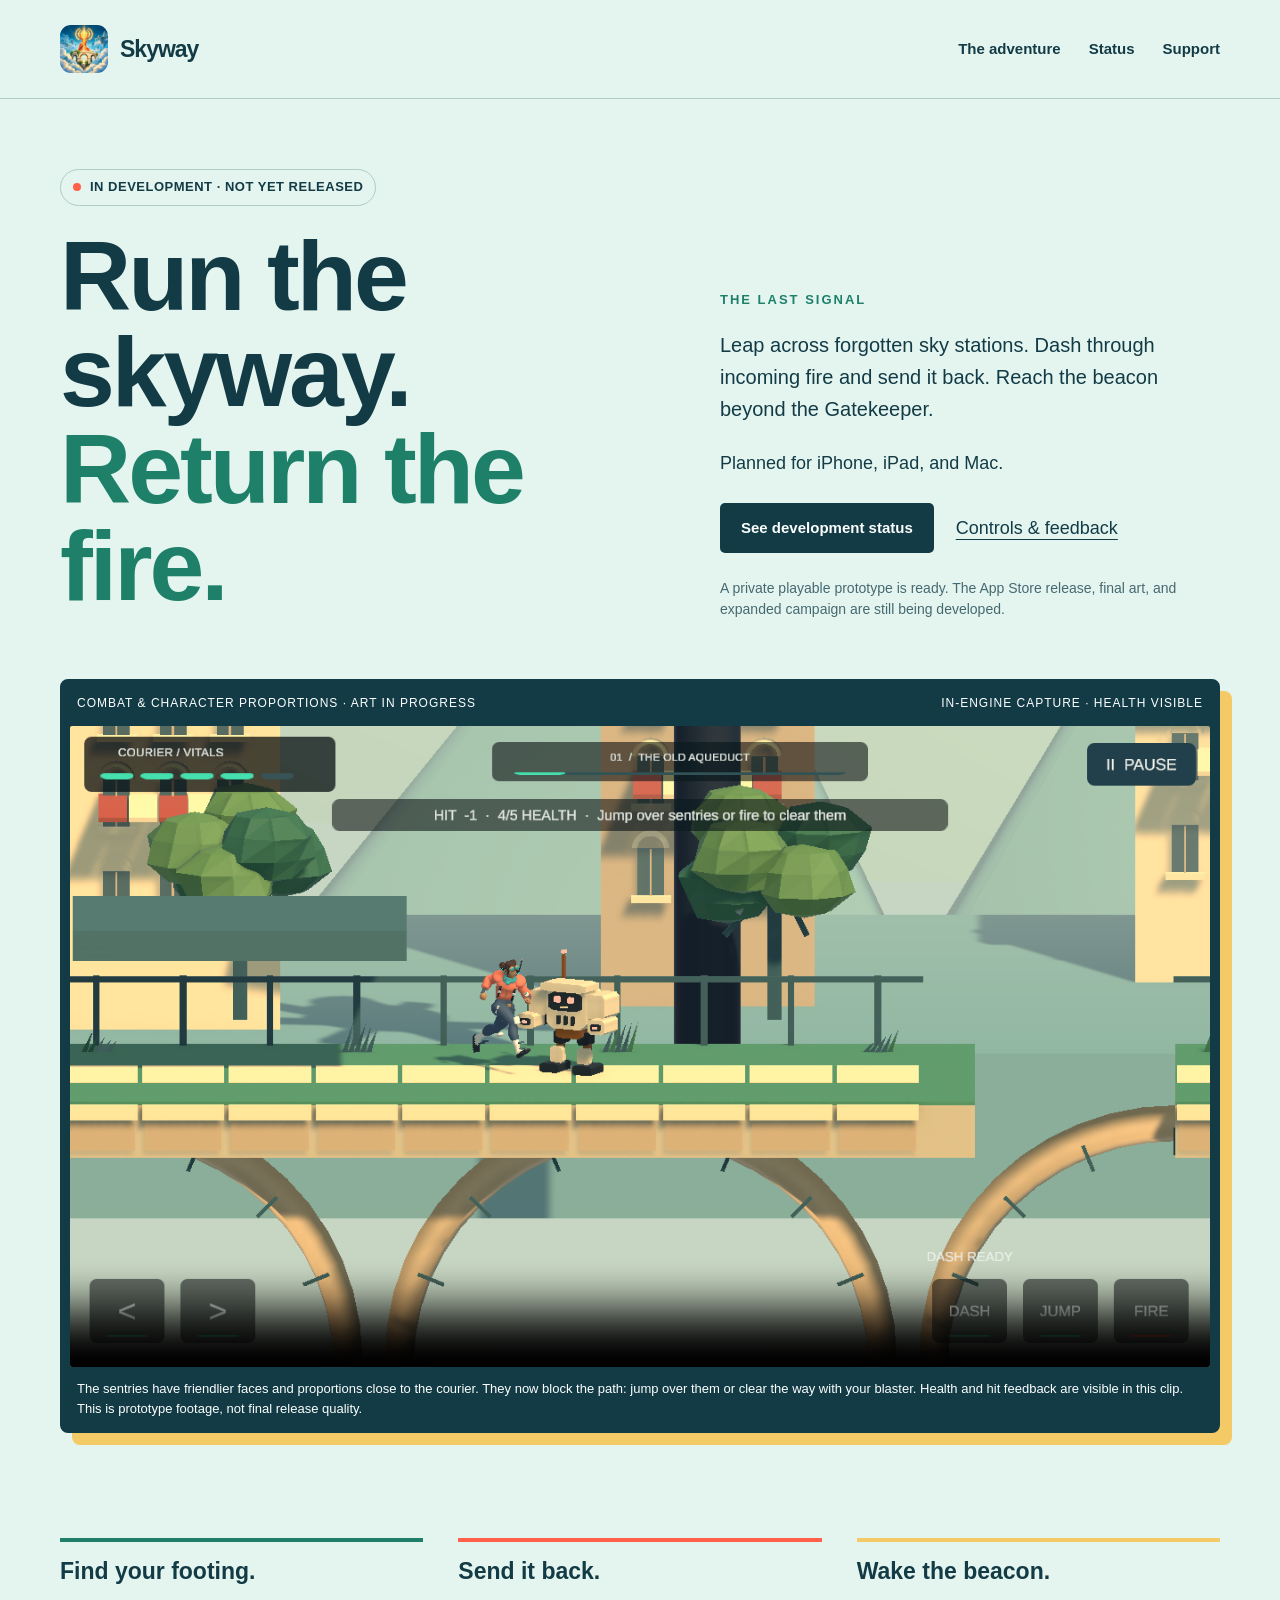
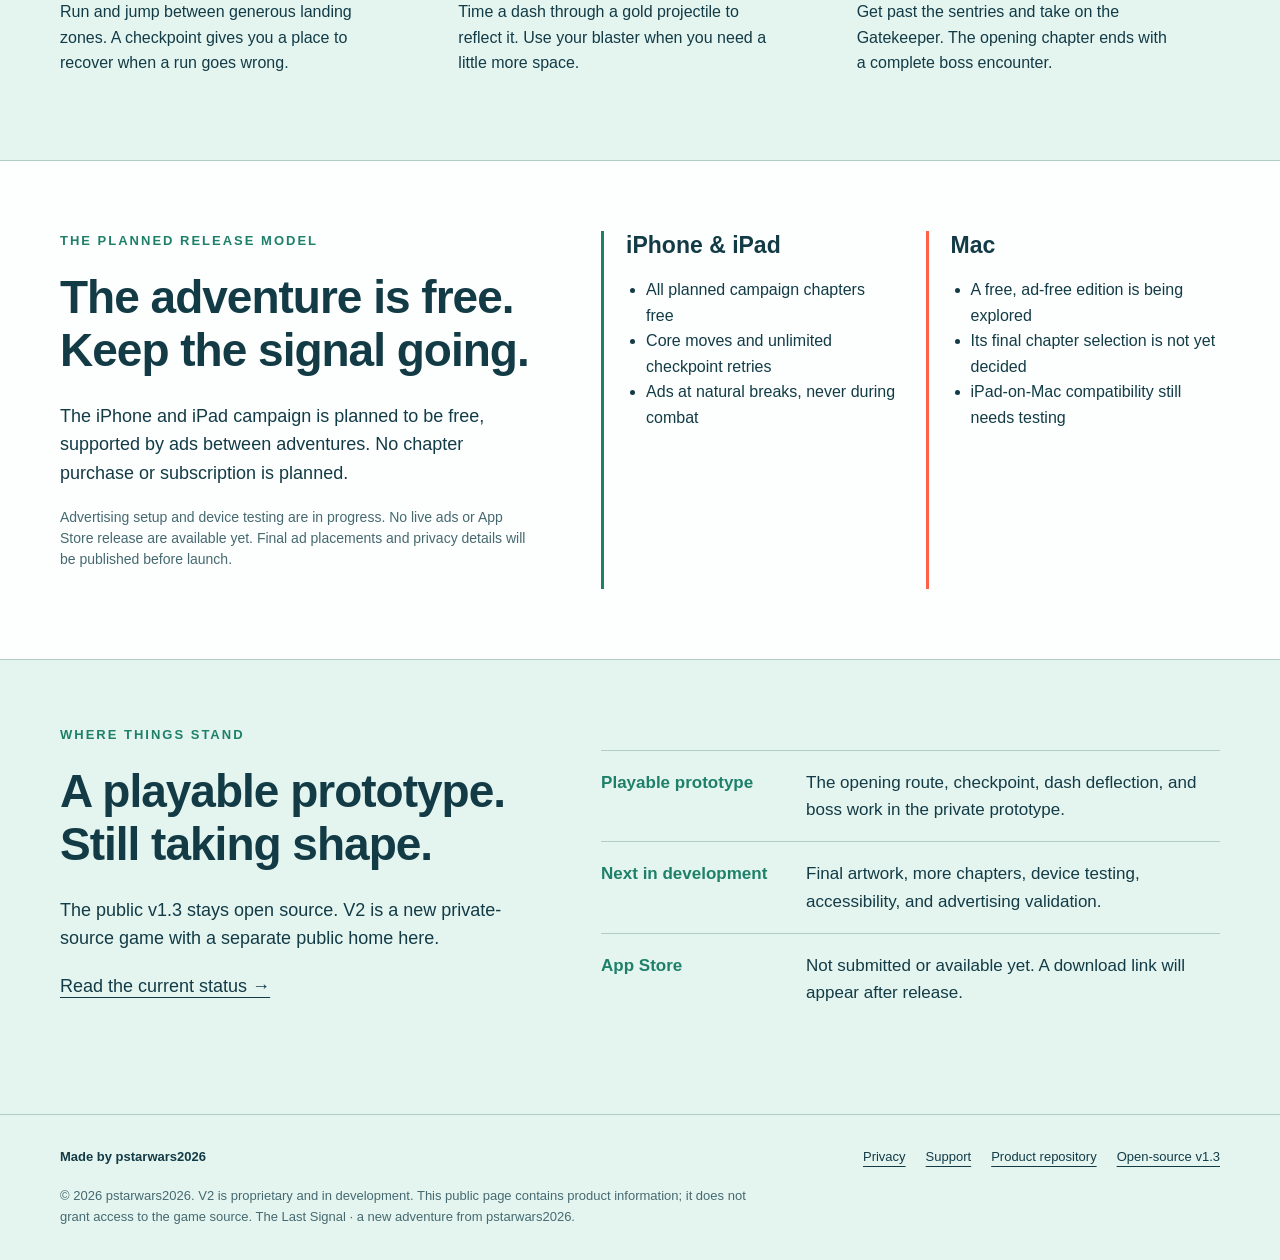
==== commit 36c9e468: "Use the Skyway beacon app icon across public pages" ====
--- a/index.html
+++ b/index.html
@@ -1 +1 @@
-<!doctype html><html lang="en"><head><meta charset="utf-8"><meta name="viewport" content="width=device-width,initial-scale=1"><meta name="description" content="A new 2.5D action adventure planned for iPhone, iPad and Mac. Explore the prototype, free opening chapter, support and development status."><meta name="theme-color" content="#e4f5f0"><title>Skyway: The Last Signal · In development</title><link rel="stylesheet" href="style.css"><link rel="icon" href="assets/mark.svg" type="image/svg+xml"></head><body><a class="skip" href="#main">Skip to content</a><header><nav class="wrap" aria-label="Main navigation"><a class="brand" href="./">Skyway <span>↗</span></a><div class="navlinks"><a href="./#adventure">The adventure</a><a href="status.html">Status</a><a href="support.html">Support</a></div></nav></header><main id="main"><section class="hero wrap"><div class="hero-copy"><div><div class="status-tag">IN DEVELOPMENT · NOT YET RELEASED</div><h1>Run the skyway.<br><span>Return the fire.</span></h1></div><div><p class="eyebrow">The Last Signal</p><p class="lede">Leap across forgotten sky stations. Dash through incoming fire and send it back. Reach the beacon beyond the Gatekeeper.</p><p>Planned for iPhone, iPad, and Mac.</p><div class="actions"><a class="button" href="status.html">See development status</a><a href="support.html">Controls &amp; feedback</a></div><p class="note">A private playable prototype is ready. The App Store release, final art, and expanded campaign are still being developed.</p></div></div><figure class="screen"><figcaption><span>Combat &amp; character proportions · art in progress</span><span>In-engine capture · health visible</span></figcaption><video controls playsinline muted loop preload="metadata" poster="assets/combat-gameplay.png" width="1280" height="720" aria-label="In-engine footage showing courier-sized sentries, visible health loss, knockback and blaster combat"><source src="assets/combat-gameplay.mp4" type="video/mp4"><a href="assets/combat-gameplay.mp4">Watch the courier gameplay clip</a></video><p class="clip-note">The sentries have friendlier faces and proportions close to the courier. They now block the path: jump over them or clear the way with your blaster. Health and hit feedback are visible in this clip. This is prototype footage, not final release quality.</p></figure></section><section class="sequence wrap" id="adventure" aria-label="How the adventure plays"><article><h3>Find your footing.</h3><p>Run and jump between generous landing zones. A checkpoint gives you a place to recover when a run goes wrong.</p></article><article><h3>Send it back.</h3><p>Time a dash through a gold projectile to reflect it. Use your blaster when you need a little more space.</p></article><article><h3>Wake the beacon.</h3><p>Get past the sentries and take on the Gatekeeper. The opening chapter ends with a complete boss encounter.</p></article></section><section class="band"><div class="wrap split"><div><p class="eyebrow">The planned release model</p><h2>The adventure is free.<br>Keep the signal going.</h2><p>The iPhone and iPad campaign is planned to be free, supported by ads between adventures. No chapter purchase or subscription is planned.</p><p class="note">Advertising setup and device testing are in progress. No live ads or App Store release are available yet. Final ad placements and privacy details will be published before launch.</p></div><div class="tiers"><div class="tier"><h3>iPhone &amp; iPad</h3><ul><li>All planned campaign chapters free</li><li>Core moves and unlimited checkpoint retries</li><li>Ads at natural breaks, never during combat</li></ul></div><div class="tier"><h3>Mac</h3><ul><li>A free, ad-free edition is being explored</li><li>Its final chapter selection is not yet decided</li><li>iPad-on-Mac compatibility still needs testing</li></ul></div></div></div></section><section class="section wrap split"><div><p class="eyebrow">Where things stand</p><h2>A playable prototype.<br>Still taking shape.</h2><p>The public v1.3 stays open source. V2 is a new private-source game with a separate public home here.</p><a href="status.html">Read the current status →</a></div><div><ul class="status-list"><li><strong>Playable prototype</strong><span>The opening route, checkpoint, dash deflection, and boss work in the private prototype.</span></li><li><strong>Next in development</strong><span>Final artwork, more chapters, device testing, accessibility, and advertising validation.</span></li><li><strong>App Store</strong><span>Not submitted or available yet. A download link will appear after release.</span></li></ul></div></section></main><footer><div class="wrap"><div class="footrow"><strong>Made by pstarwars2026</strong><div class="footlinks"><a href="privacy.html">Privacy</a><a href="support.html">Support</a><a href="https://github.com/pstarwars2026/skyway">Product repository</a><a href="https://github.com/pstarwars2026/contra-run">Open-source v1.3</a></div></div><p>© 2026 pstarwars2026. V2 is proprietary and in development. This public page contains product information; it does not grant access to the game source. The Last Signal · a new adventure from pstarwars2026.</p></div></footer></body></html>+<!doctype html><html lang="en"><head><meta charset="utf-8"><meta name="viewport" content="width=device-width,initial-scale=1"><meta name="description" content="A new 2.5D action adventure planned for iPhone, iPad and Mac. Explore the prototype, free opening chapter, support and development status."><meta name="theme-color" content="#e4f5f0"><title>Skyway: The Last Signal · In development</title><link rel="stylesheet" href="style.css"><link rel="icon" href="assets/skyway-icon.png" type="image/png"><link rel="apple-touch-icon" href="assets/skyway-icon.png"></head><body><a class="skip" href="#main">Skip to content</a><header><nav class="wrap" aria-label="Main navigation"><a class="brand" href="./"><img src="assets/skyway-icon.png" alt="" width="48" height="48">Skyway</a><div class="navlinks"><a href="./#adventure">The adventure</a><a href="status.html">Status</a><a href="support.html">Support</a></div></nav></header><main id="main"><section class="hero wrap"><div class="hero-copy"><div><div class="status-tag">IN DEVELOPMENT · NOT YET RELEASED</div><h1>Run the skyway.<br><span>Return the fire.</span></h1></div><div><p class="eyebrow">The Last Signal</p><p class="lede">Leap across forgotten sky stations. Dash through incoming fire and send it back. Reach the beacon beyond the Gatekeeper.</p><p>Planned for iPhone, iPad, and Mac.</p><div class="actions"><a class="button" href="status.html">See development status</a><a href="support.html">Controls &amp; feedback</a></div><p class="note">A private playable prototype is ready. The App Store release, final art, and expanded campaign are still being developed.</p></div></div><figure class="screen"><figcaption><span>Combat &amp; character proportions · art in progress</span><span>In-engine capture · health visible</span></figcaption><video controls playsinline muted loop preload="metadata" poster="assets/combat-gameplay.png" width="1280" height="720" aria-label="In-engine footage showing courier-sized sentries, visible health loss, knockback and blaster combat"><source src="assets/combat-gameplay.mp4" type="video/mp4"><a href="assets/combat-gameplay.mp4">Watch the courier gameplay clip</a></video><p class="clip-note">The sentries have friendlier faces and proportions close to the courier. They now block the path: jump over them or clear the way with your blaster. Health and hit feedback are visible in this clip. This is prototype footage, not final release quality.</p></figure></section><section class="sequence wrap" id="adventure" aria-label="How the adventure plays"><article><h3>Find your footing.</h3><p>Run and jump between generous landing zones. A checkpoint gives you a place to recover when a run goes wrong.</p></article><article><h3>Send it back.</h3><p>Time a dash through a gold projectile to reflect it. Use your blaster when you need a little more space.</p></article><article><h3>Wake the beacon.</h3><p>Get past the sentries and take on the Gatekeeper. The opening chapter ends with a complete boss encounter.</p></article></section><section class="band"><div class="wrap split"><div><p class="eyebrow">The planned release model</p><h2>The adventure is free.<br>Keep the signal going.</h2><p>The iPhone and iPad campaign is planned to be free, supported by ads between adventures. No chapter purchase or subscription is planned.</p><p class="note">Advertising setup and device testing are in progress. No live ads or App Store release are available yet. Final ad placements and privacy details will be published before launch.</p></div><div class="tiers"><div class="tier"><h3>iPhone &amp; iPad</h3><ul><li>All planned campaign chapters free</li><li>Core moves and unlimited checkpoint retries</li><li>Ads at natural breaks, never during combat</li></ul></div><div class="tier"><h3>Mac</h3><ul><li>A free, ad-free edition is being explored</li><li>Its final chapter selection is not yet decided</li><li>iPad-on-Mac compatibility still needs testing</li></ul></div></div></div></section><section class="section wrap split"><div><p class="eyebrow">Where things stand</p><h2>A playable prototype.<br>Still taking shape.</h2><p>The public v1.3 stays open source. V2 is a new private-source game with a separate public home here.</p><a href="status.html">Read the current status →</a></div><div><ul class="status-list"><li><strong>Playable prototype</strong><span>The opening route, checkpoint, dash deflection, and boss work in the private prototype.</span></li><li><strong>Next in development</strong><span>Final artwork, more chapters, device testing, accessibility, and advertising validation.</span></li><li><strong>App Store</strong><span>Not submitted or available yet. A download link will appear after release.</span></li></ul></div></section></main><footer><div class="wrap"><div class="footrow"><strong>Made by pstarwars2026</strong><div class="footlinks"><a href="privacy.html">Privacy</a><a href="support.html">Support</a><a href="https://github.com/pstarwars2026/skyway">Product repository</a><a href="https://github.com/pstarwars2026/contra-run">Open-source v1.3</a></div></div><p>© 2026 pstarwars2026. V2 is proprietary and in development. This public page contains product information; it does not grant access to the game source. The Last Signal · a new adventure from pstarwars2026.</p></div></footer></body></html>
--- a/style.css
+++ b/style.css
@@ -2,3 +2,5 @@
 :root{--sky:#e4f5f0;--ink:#133b46;--coral:#ff614b;--sun:#f3ca65;--green:#1f806a;--paper:#fcfffe;--line:#afccc5;color-scheme:light}*{box-sizing:border-box}html{scroll-behavior:smooth}body{margin:0;background:var(--sky);color:var(--ink);font:18px/1.6 Avenir Next,Avenir,Segoe UI,sans-serif}a{color:inherit;text-underline-offset:5px}a:hover{color:var(--green)}a:focus-visible,summary:focus-visible{outline:3px solid var(--coral);outline-offset:5px}.skip{position:absolute;left:20px;top:-100px;background:white;padding:8px;z-index:10}.skip:focus{top:12px}.wrap{width:min(1160px,calc(100% - 48px));margin:auto}header{padding:25px 0;border-bottom:1px solid var(--line)}nav{display:flex;align-items:center;justify-content:space-between;gap:20px}.brand{font-weight:850;font-size:23px;text-decoration:none;letter-spacing:-1px}.brand span{background:var(--coral);color:var(--ink);padding:2px 9px;margin-left:8px;border-radius:4px;font-size:16px;letter-spacing:0}.navlinks{display:flex;gap:28px;font-size:15px;font-weight:700}.navlinks a{text-decoration:none}.eyebrow{font-size:13px;text-transform:uppercase;letter-spacing:2px;font-weight:800;color:var(--green)}.hero{padding:70px 0 40px}.hero-copy{display:grid;grid-template-columns:1.2fr 1fr;gap:60px;align-items:end}.hero h1{font-family:Avenir Next Condensed,Impact,Arial Narrow,sans-serif;font-size:clamp(56px,7.7vw,102px);line-height:.98;letter-spacing:-3px;margin:22px 0 25px;font-weight:900}.hero h1 span{color:var(--green)}.lede{font-size:20px;max-width:510px;margin:0 0 24px}.status-tag{display:inline-flex;align-items:center;gap:9px;font-size:13px;letter-spacing:.5px;font-weight:800;padding:7px 12px;border:1px solid var(--line);border-radius:30px}.status-tag:before{content:"";width:8px;height:8px;background:var(--coral);border-radius:50%}.actions{display:flex;gap:22px;align-items:center;flex-wrap:wrap;margin:25px 0}.button{display:inline-block;background:var(--ink);color:var(--paper);padding:13px 21px;text-decoration:none;border-radius:5px;font-size:15px;font-weight:800}.button:hover{background:var(--green);color:white}.note{font-size:14px;line-height:1.5;color:#466970}.screen{margin:40px 0 0;background:var(--ink);border:10px solid var(--ink);border-radius:8px;box-shadow:12px 12px 0 var(--sun);overflow:hidden}.screen figcaption{display:flex;justify-content:space-between;gap:15px;color:var(--paper);font:12px/1.5 Avenir Next,sans-serif;padding:5px 7px 14px;text-transform:uppercase;letter-spacing:1px}.screen img,.screen video{width:100%;height:auto;display:block;border-radius:2px}.sequence{display:grid;grid-template-columns:repeat(3,1fr);gap:35px;padding:65px 0}.sequence article{border-top:4px solid var(--green);padding-top:15px}.sequence article:nth-child(2){border-color:var(--coral)}.sequence article:nth-child(3){border-color:var(--sun)}h2{font-size:clamp(29px,4vw,46px);line-height:1.15;letter-spacing:-1px;margin:12px 0 25px}h3{font-size:23px;line-height:1.3;margin:0 0 12px}p{margin:0 0 19px}.sequence p{font-size:16px;max-width:320px}.band{background:var(--paper);border-top:1px solid var(--line);border-bottom:1px solid var(--line);padding:70px 0}.split{display:grid;grid-template-columns:1fr 1.3fr;gap:65px}.tiers{display:grid;grid-template-columns:1fr 1fr;gap:30px}.tier{border-left:3px solid var(--green);padding-left:22px}.tier:last-child{border-color:var(--coral)}.tier ul{padding-left:20px;font-size:16px}.small{font-size:14px}.section{padding:65px 0}.status-list{margin:25px 0;list-style:none;padding:0}.status-list li{display:grid;grid-template-columns:180px 1fr;gap:25px;border-top:1px solid var(--line);padding:18px 0;font-size:17px}.status-list strong{color:var(--green)}.content{max-width:800px;padding-top:65px;padding-bottom:65px}.content h1{font-size:clamp(40px,6vw,65px);line-height:1.1;letter-spacing:-2px;margin:20px 0 30px}.content h2{font-size:28px;letter-spacing:-.5px;margin-top:42px}.content h3{font-size:21px;margin-top:28px}.content ul{padding-left:23px}.callout{padding:24px;background:var(--paper);border-left:4px solid var(--coral);margin:26px 0}table{border-collapse:collapse;width:100%;font-size:16px;margin:20px 0}th,td{text-align:left;border-bottom:1px solid var(--line);padding:13px 12px 13px 0;vertical-align:top}footer{border-top:1px solid var(--line);padding:32px 0;font-size:13px}.footrow{display:flex;justify-content:space-between;gap:25px}.footlinks{display:flex;gap:20px;flex-wrap:wrap}footer p{max-width:700px;margin:18px 0 0;color:#466970}@media(max-width:760px){.wrap{width:calc(100% - 36px)}nav{align-items:flex-start;gap:18px;flex-direction:column}.navlinks{gap:22px}.hero{padding-top:42px}.hero-copy,.split{grid-template-columns:1fr;gap:20px}.hero h1{letter-spacing:-2px;margin-top:18px}.lede{font-size:18px}.screen{border-width:6px;margin-top:25px;box-shadow:6px 6px 0 var(--sun)}.screen figcaption{font-size:9px;padding-bottom:8px;letter-spacing:.5px}.sequence{grid-template-columns:1fr;gap:26px;padding:45px 0}.sequence p{max-width:none}.tiers{gap:22px}.band,.section{padding:45px 0}.status-list li{grid-template-columns:1fr;gap:7px}.footrow{flex-direction:column}.content{padding-top:40px}.content h1{letter-spacing:-1px}}@media(max-width:410px){.tiers{grid-template-columns:1fr}.navlinks{font-size:14px;gap:18px}}@media(prefers-reduced-motion:reduce){html{scroll-behavior:auto}}
 
 .clip-note{color:var(--paper);font-size:13px;line-height:1.5;margin:12px 7px 5px}
+
+.brand{display:inline-flex;align-items:center;gap:12px}.brand img{border-radius:11px;flex:none}
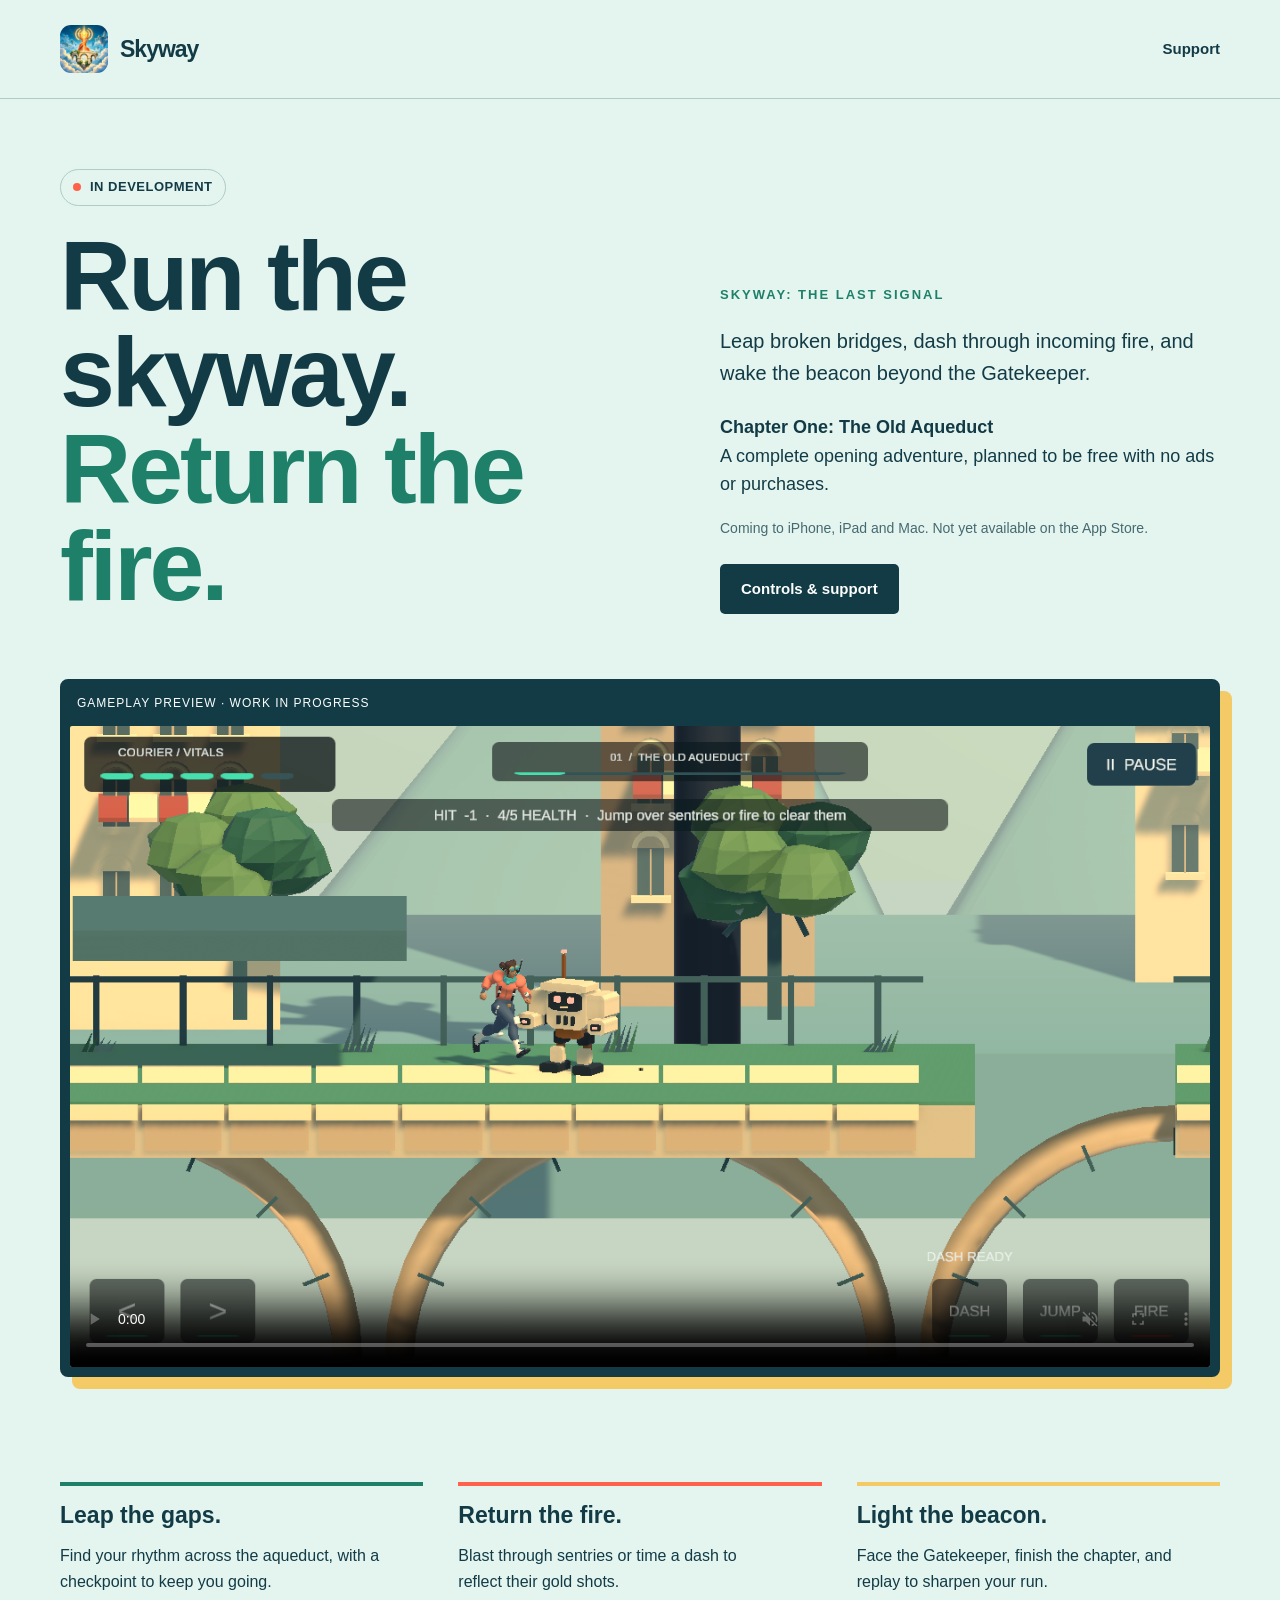
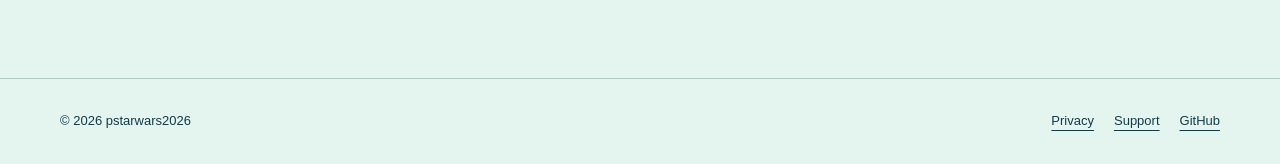
==== commit f6ec12cf: "Simplify public pages for free ad-free first chapter" ====
--- a/index.html
+++ b/index.html
@@ -1 +1 @@
-<!doctype html><html lang="en"><head><meta charset="utf-8"><meta name="viewport" content="width=device-width,initial-scale=1"><meta name="description" content="A new 2.5D action adventure planned for iPhone, iPad and Mac. Explore the prototype, free opening chapter, support and development status."><meta name="theme-color" content="#e4f5f0"><title>Skyway: The Last Signal · In development</title><link rel="stylesheet" href="style.css"><link rel="icon" href="assets/skyway-icon.png" type="image/png"><link rel="apple-touch-icon" href="assets/skyway-icon.png"></head><body><a class="skip" href="#main">Skip to content</a><header><nav class="wrap" aria-label="Main navigation"><a class="brand" href="./"><img src="assets/skyway-icon.png" alt="" width="48" height="48">Skyway</a><div class="navlinks"><a href="./#adventure">The adventure</a><a href="status.html">Status</a><a href="support.html">Support</a></div></nav></header><main id="main"><section class="hero wrap"><div class="hero-copy"><div><div class="status-tag">IN DEVELOPMENT · NOT YET RELEASED</div><h1>Run the skyway.<br><span>Return the fire.</span></h1></div><div><p class="eyebrow">The Last Signal</p><p class="lede">Leap across forgotten sky stations. Dash through incoming fire and send it back. Reach the beacon beyond the Gatekeeper.</p><p>Planned for iPhone, iPad, and Mac.</p><div class="actions"><a class="button" href="status.html">See development status</a><a href="support.html">Controls &amp; feedback</a></div><p class="note">A private playable prototype is ready. The App Store release, final art, and expanded campaign are still being developed.</p></div></div><figure class="screen"><figcaption><span>Combat &amp; character proportions · art in progress</span><span>In-engine capture · health visible</span></figcaption><video controls playsinline muted loop preload="metadata" poster="assets/combat-gameplay.png" width="1280" height="720" aria-label="In-engine footage showing courier-sized sentries, visible health loss, knockback and blaster combat"><source src="assets/combat-gameplay.mp4" type="video/mp4"><a href="assets/combat-gameplay.mp4">Watch the courier gameplay clip</a></video><p class="clip-note">The sentries have friendlier faces and proportions close to the courier. They now block the path: jump over them or clear the way with your blaster. Health and hit feedback are visible in this clip. This is prototype footage, not final release quality.</p></figure></section><section class="sequence wrap" id="adventure" aria-label="How the adventure plays"><article><h3>Find your footing.</h3><p>Run and jump between generous landing zones. A checkpoint gives you a place to recover when a run goes wrong.</p></article><article><h3>Send it back.</h3><p>Time a dash through a gold projectile to reflect it. Use your blaster when you need a little more space.</p></article><article><h3>Wake the beacon.</h3><p>Get past the sentries and take on the Gatekeeper. The opening chapter ends with a complete boss encounter.</p></article></section><section class="band"><div class="wrap split"><div><p class="eyebrow">The planned release model</p><h2>The adventure is free.<br>Keep the signal going.</h2><p>The iPhone and iPad campaign is planned to be free, supported by ads between adventures. No chapter purchase or subscription is planned.</p><p class="note">Advertising setup and device testing are in progress. No live ads or App Store release are available yet. Final ad placements and privacy details will be published before launch.</p></div><div class="tiers"><div class="tier"><h3>iPhone &amp; iPad</h3><ul><li>All planned campaign chapters free</li><li>Core moves and unlimited checkpoint retries</li><li>Ads at natural breaks, never during combat</li></ul></div><div class="tier"><h3>Mac</h3><ul><li>A free, ad-free edition is being explored</li><li>Its final chapter selection is not yet decided</li><li>iPad-on-Mac compatibility still needs testing</li></ul></div></div></div></section><section class="section wrap split"><div><p class="eyebrow">Where things stand</p><h2>A playable prototype.<br>Still taking shape.</h2><p>The public v1.3 stays open source. V2 is a new private-source game with a separate public home here.</p><a href="status.html">Read the current status →</a></div><div><ul class="status-list"><li><strong>Playable prototype</strong><span>The opening route, checkpoint, dash deflection, and boss work in the private prototype.</span></li><li><strong>Next in development</strong><span>Final artwork, more chapters, device testing, accessibility, and advertising validation.</span></li><li><strong>App Store</strong><span>Not submitted or available yet. A download link will appear after release.</span></li></ul></div></section></main><footer><div class="wrap"><div class="footrow"><strong>Made by pstarwars2026</strong><div class="footlinks"><a href="privacy.html">Privacy</a><a href="support.html">Support</a><a href="https://github.com/pstarwars2026/skyway">Product repository</a><a href="https://github.com/pstarwars2026/contra-run">Open-source v1.3</a></div></div><p>© 2026 pstarwars2026. V2 is proprietary and in development. This public page contains product information; it does not grant access to the game source. The Last Signal · a new adventure from pstarwars2026.</p></div></footer></body></html>+<!doctype html><html lang="en"><head><meta charset="utf-8"><meta name="viewport" content="width=device-width,initial-scale=1"><meta name="description" content="A skyway adventure. The first chapter is planned as a free, ad-free release for iPhone, iPad and Mac."><meta name="theme-color" content="#e4f5f0"><title>The Last Signal · Skyway</title><link rel="stylesheet" href="style.css"><link rel="icon" href="assets/skyway-icon.png" type="image/png"><link rel="apple-touch-icon" href="assets/skyway-icon.png"></head><body><a class="skip" href="#main">Skip to content</a><header><nav class="wrap" aria-label="Main navigation"><a class="brand" href="./"><img src="assets/skyway-icon.png" alt="" width="48" height="48">Skyway</a><div class="navlinks"><a href="support.html">Support</a></div></nav></header><main id="main"><section class="hero wrap"><div class="hero-copy"><div><div class="status-tag">IN DEVELOPMENT</div><h1>Run the skyway.<br><span>Return the fire.</span></h1></div><div><p class="eyebrow">Skyway: The Last Signal</p><p class="lede">Leap broken bridges, dash through incoming fire, and wake the beacon beyond the Gatekeeper.</p><p><strong>Chapter One: The Old Aqueduct</strong><br>A complete opening adventure, planned to be free with no ads or purchases.</p><p class="note">Coming to iPhone, iPad and Mac. Not yet available on the App Store.</p><div class="actions"><a class="button" href="support.html">Controls &amp; support</a></div></div></div><figure class="screen"><figcaption>Gameplay preview · work in progress</figcaption><video controls playsinline muted loop preload="metadata" poster="assets/combat-gameplay.png" width="1280" height="720" aria-label="Skyway gameplay preview"><source src="assets/combat-gameplay.mp4" type="video/mp4"><a href="assets/combat-gameplay.mp4">Watch gameplay</a></video></figure></section><section class="sequence wrap" aria-label="The adventure"><article><h3>Leap the gaps.</h3><p>Find your rhythm across the aqueduct, with a checkpoint to keep you going.</p></article><article><h3>Return the fire.</h3><p>Blast through sentries or time a dash to reflect their gold shots.</p></article><article><h3>Light the beacon.</h3><p>Face the Gatekeeper, finish the chapter, and replay to sharpen your run.</p></article></section></main><footer><div class="wrap footrow"><span>© 2026 pstarwars2026</span><div class="footlinks"><a href="privacy.html">Privacy</a><a href="support.html">Support</a><a href="https://github.com/pstarwars2026/skyway">GitHub</a></div></div></footer></body></html>
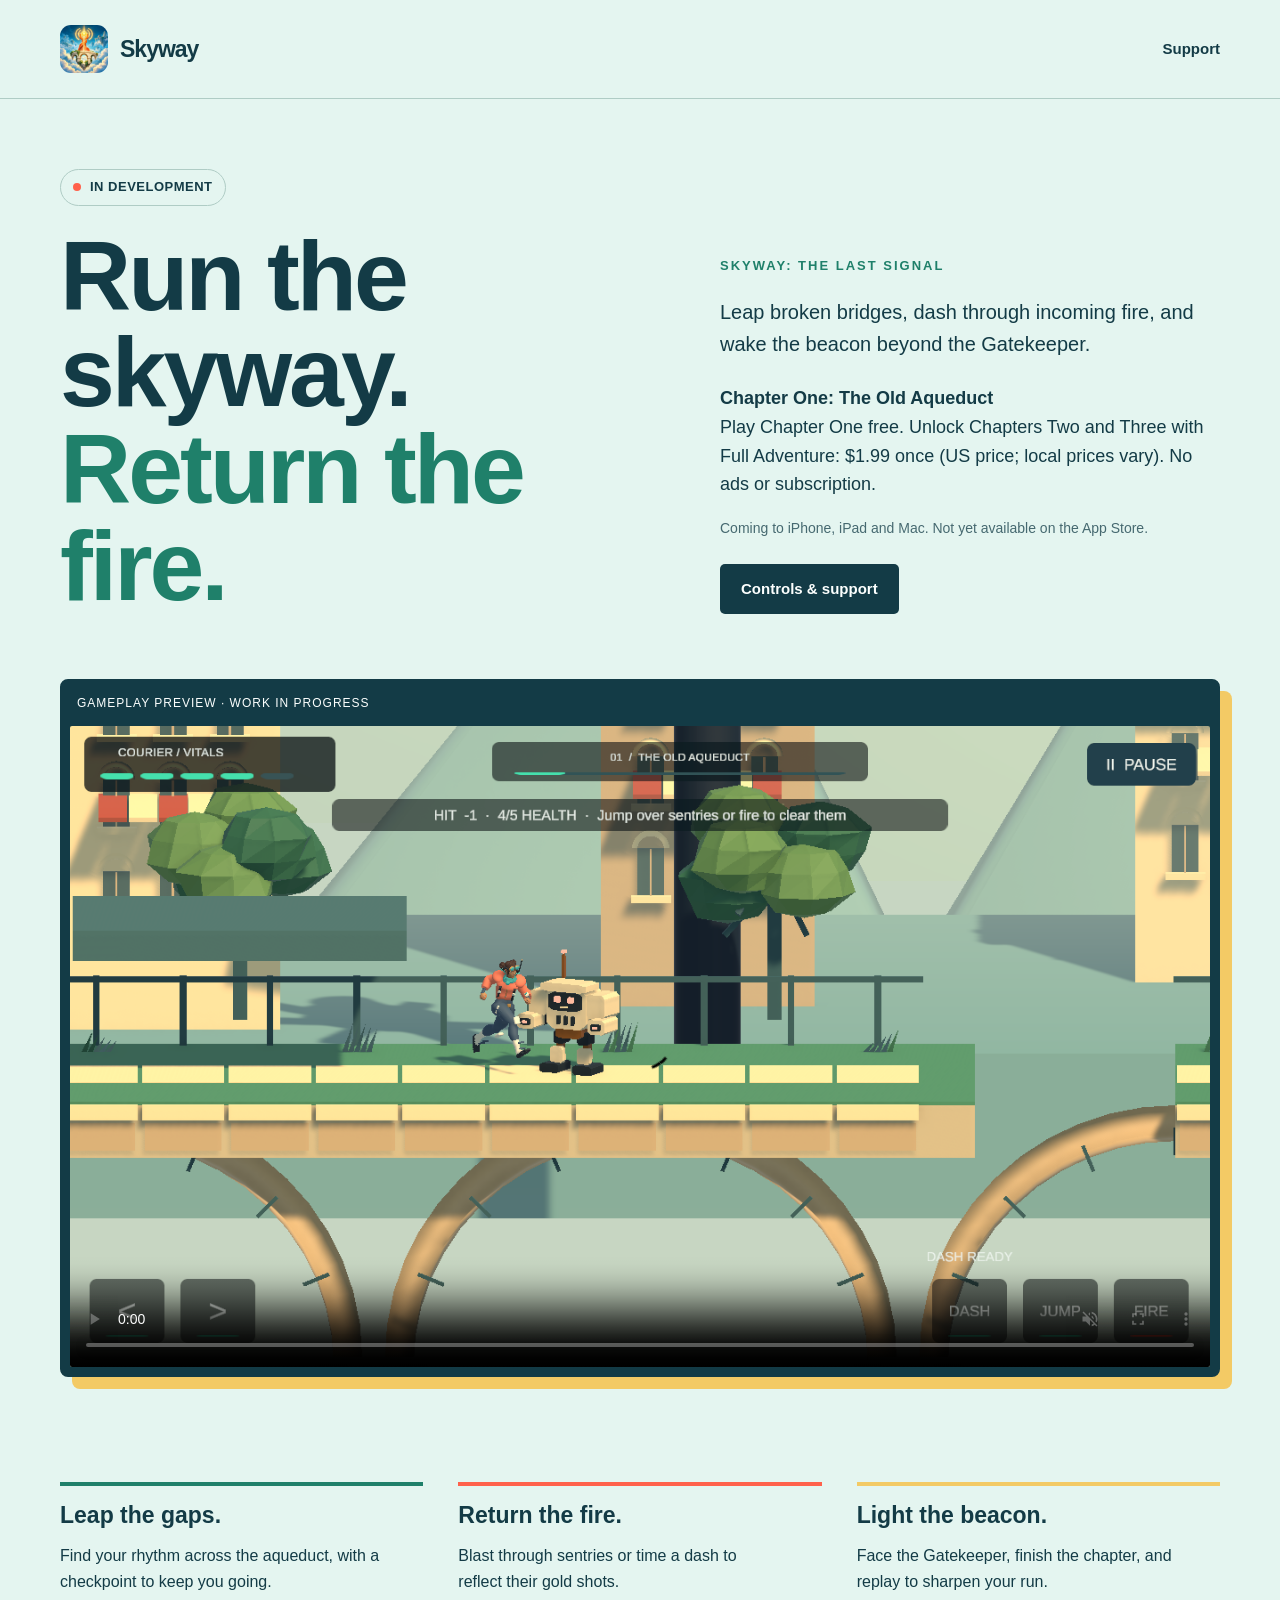
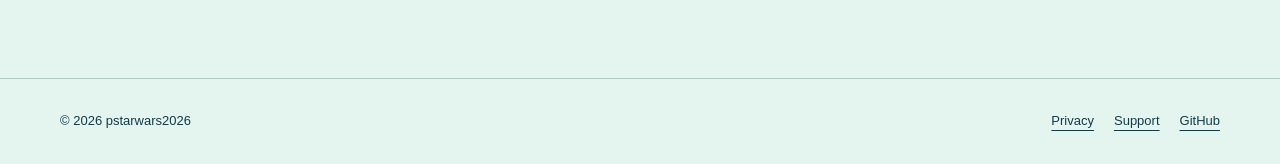
==== commit 77be7543: "Explain free chapter and Full Adventure purchase privacy" ====
--- a/index.html
+++ b/index.html
@@ -1 +1 @@
-<!doctype html><html lang="en"><head><meta charset="utf-8"><meta name="viewport" content="width=device-width,initial-scale=1"><meta name="description" content="A skyway adventure. The first chapter is planned as a free, ad-free release for iPhone, iPad and Mac."><meta name="theme-color" content="#e4f5f0"><title>The Last Signal · Skyway</title><link rel="stylesheet" href="style.css"><link rel="icon" href="assets/skyway-icon.png" type="image/png"><link rel="apple-touch-icon" href="assets/skyway-icon.png"></head><body><a class="skip" href="#main">Skip to content</a><header><nav class="wrap" aria-label="Main navigation"><a class="brand" href="./"><img src="assets/skyway-icon.png" alt="" width="48" height="48">Skyway</a><div class="navlinks"><a href="support.html">Support</a></div></nav></header><main id="main"><section class="hero wrap"><div class="hero-copy"><div><div class="status-tag">IN DEVELOPMENT</div><h1>Run the skyway.<br><span>Return the fire.</span></h1></div><div><p class="eyebrow">Skyway: The Last Signal</p><p class="lede">Leap broken bridges, dash through incoming fire, and wake the beacon beyond the Gatekeeper.</p><p><strong>Chapter One: The Old Aqueduct</strong><br>A complete opening adventure, planned to be free with no ads or purchases.</p><p class="note">Coming to iPhone, iPad and Mac. Not yet available on the App Store.</p><div class="actions"><a class="button" href="support.html">Controls &amp; support</a></div></div></div><figure class="screen"><figcaption>Gameplay preview · work in progress</figcaption><video controls playsinline muted loop preload="metadata" poster="assets/combat-gameplay.png" width="1280" height="720" aria-label="Skyway gameplay preview"><source src="assets/combat-gameplay.mp4" type="video/mp4"><a href="assets/combat-gameplay.mp4">Watch gameplay</a></video></figure></section><section class="sequence wrap" aria-label="The adventure"><article><h3>Leap the gaps.</h3><p>Find your rhythm across the aqueduct, with a checkpoint to keep you going.</p></article><article><h3>Return the fire.</h3><p>Blast through sentries or time a dash to reflect their gold shots.</p></article><article><h3>Light the beacon.</h3><p>Face the Gatekeeper, finish the chapter, and replay to sharpen your run.</p></article></section></main><footer><div class="wrap footrow"><span>© 2026 pstarwars2026</span><div class="footlinks"><a href="privacy.html">Privacy</a><a href="support.html">Support</a><a href="https://github.com/pstarwars2026/skyway">GitHub</a></div></div></footer></body></html>
+<!doctype html><html lang="en"><head><meta charset="utf-8"><meta name="viewport" content="width=device-width,initial-scale=1"><meta name="description" content="A skyway adventure. Play Chapter One free, with an optional Full Adventure unlock. Coming to Apple devices."><meta name="theme-color" content="#e4f5f0"><title>The Last Signal · Skyway</title><link rel="stylesheet" href="style.css"><link rel="icon" href="assets/skyway-icon.png" type="image/png"><link rel="apple-touch-icon" href="assets/skyway-icon.png"></head><body><a class="skip" href="#main">Skip to content</a><header><nav class="wrap" aria-label="Main navigation"><a class="brand" href="./"><img src="assets/skyway-icon.png" alt="" width="48" height="48">Skyway</a><div class="navlinks"><a href="support.html">Support</a></div></nav></header><main id="main"><section class="hero wrap"><div class="hero-copy"><div><div class="status-tag">IN DEVELOPMENT</div><h1>Run the skyway.<br><span>Return the fire.</span></h1></div><div><p class="eyebrow">Skyway: The Last Signal</p><p class="lede">Leap broken bridges, dash through incoming fire, and wake the beacon beyond the Gatekeeper.</p><p><strong>Chapter One: The Old Aqueduct</strong><br>Play Chapter One free. Unlock Chapters Two and Three with Full Adventure: $1.99 once (US price; local prices vary). No ads or subscription.</p><p class="note">Coming to iPhone, iPad and Mac. Not yet available on the App Store.</p><div class="actions"><a class="button" href="support.html">Controls &amp; support</a></div></div></div><figure class="screen"><figcaption>Gameplay preview · work in progress</figcaption><video controls playsinline muted loop preload="metadata" poster="assets/combat-gameplay.png" width="1280" height="720" aria-label="Skyway gameplay preview"><source src="assets/combat-gameplay.mp4" type="video/mp4"><a href="assets/combat-gameplay.mp4">Watch gameplay</a></video></figure></section><section class="sequence wrap" aria-label="The adventure"><article><h3>Leap the gaps.</h3><p>Find your rhythm across the aqueduct, with a checkpoint to keep you going.</p></article><article><h3>Return the fire.</h3><p>Blast through sentries or time a dash to reflect their gold shots.</p></article><article><h3>Light the beacon.</h3><p>Face the Gatekeeper, finish the chapter, and replay to sharpen your run.</p></article></section></main><footer><div class="wrap footrow"><span>© 2026 pstarwars2026</span><div class="footlinks"><a href="privacy.html">Privacy</a><a href="support.html">Support</a><a href="https://github.com/pstarwars2026/skyway">GitHub</a></div></div></footer></body></html>
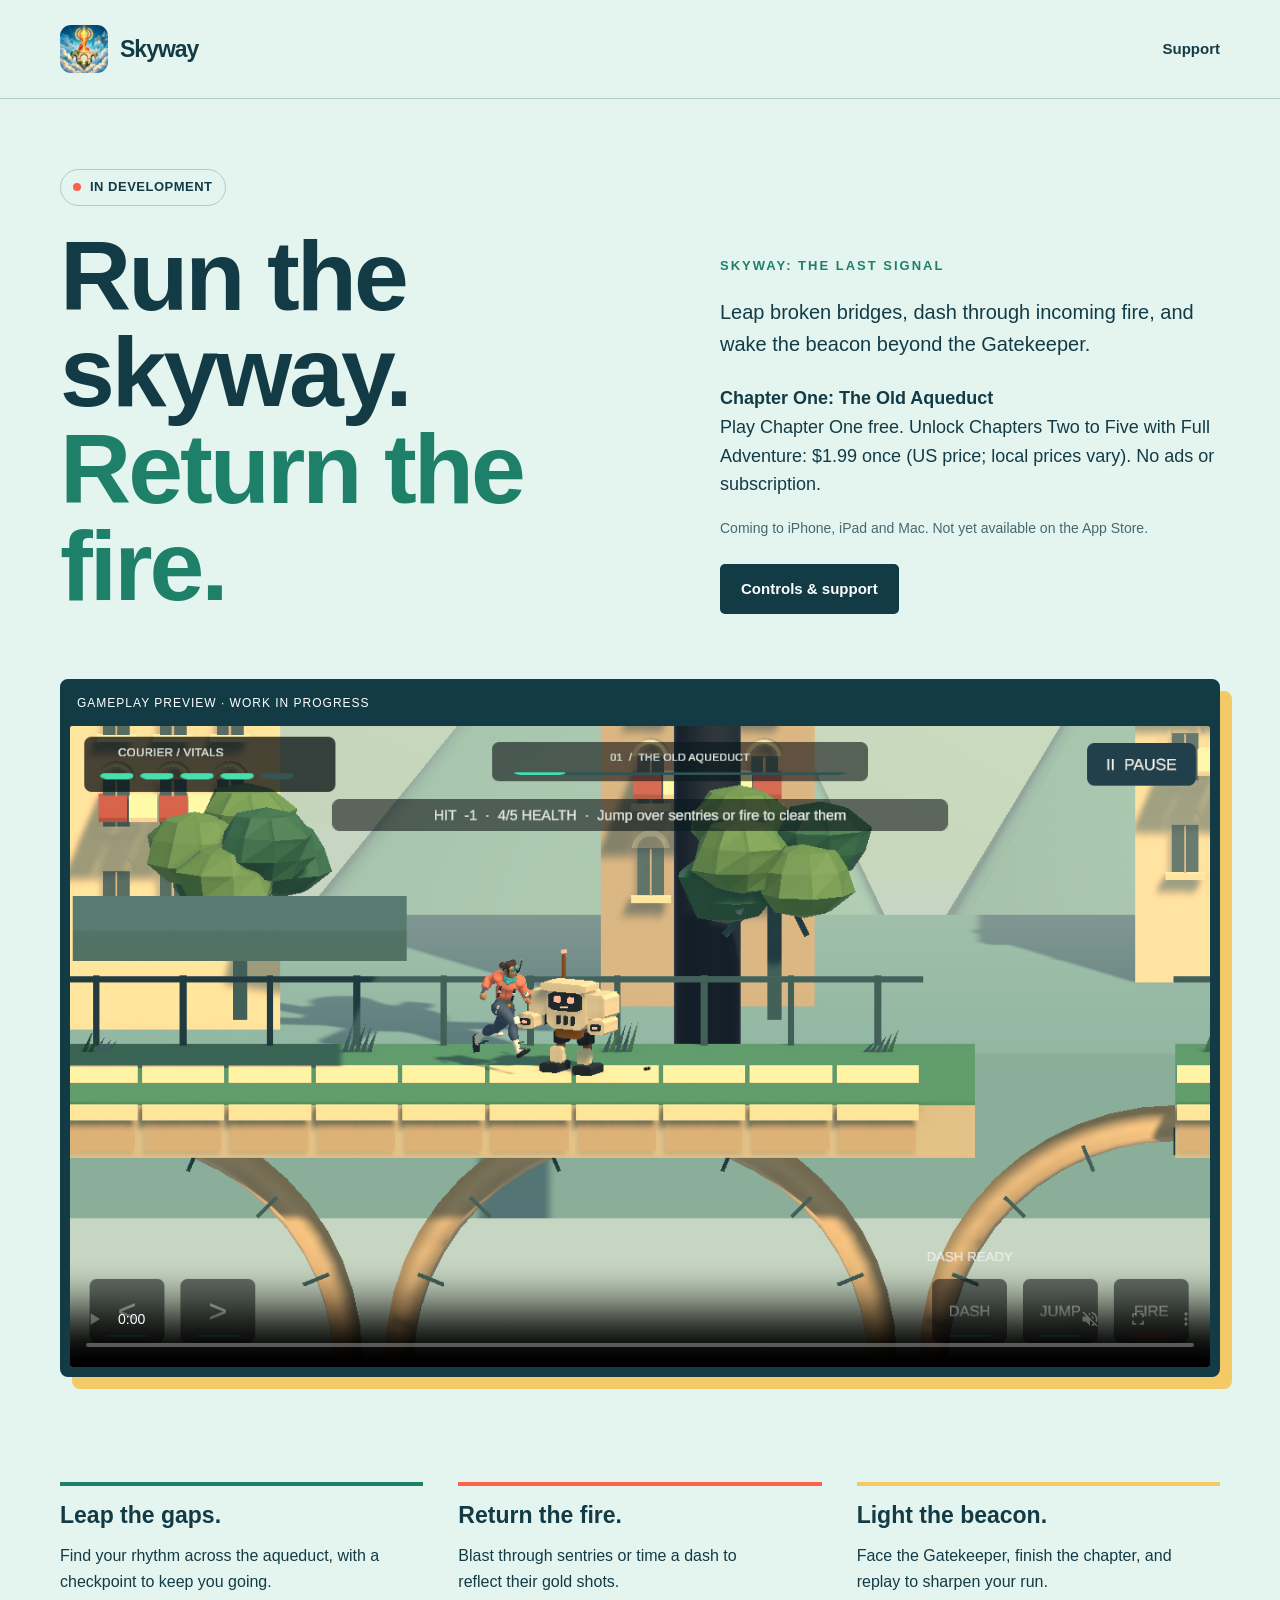
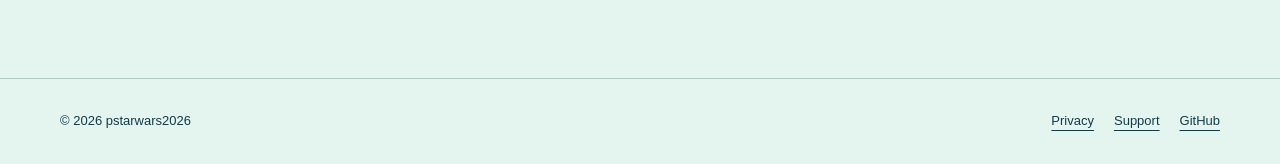
==== commit cc4f2e1a: "Full Adventure now unlocks Chapters Two to Five Co-Authored-By: Claude Opus 5.5 (1M context) <norepl" ====
--- a/index.html
+++ b/index.html
@@ -1 +1 @@
-<!doctype html><html lang="en"><head><meta charset="utf-8"><meta name="viewport" content="width=device-width,initial-scale=1"><meta name="description" content="A skyway adventure. Play Chapter One free, with an optional Full Adventure unlock. Coming to Apple devices."><meta name="theme-color" content="#e4f5f0"><title>The Last Signal · Skyway</title><link rel="stylesheet" href="style.css"><link rel="icon" href="assets/skyway-icon.png" type="image/png"><link rel="apple-touch-icon" href="assets/skyway-icon.png"></head><body><a class="skip" href="#main">Skip to content</a><header><nav class="wrap" aria-label="Main navigation"><a class="brand" href="./"><img src="assets/skyway-icon.png" alt="" width="48" height="48">Skyway</a><div class="navlinks"><a href="support.html">Support</a></div></nav></header><main id="main"><section class="hero wrap"><div class="hero-copy"><div><div class="status-tag">IN DEVELOPMENT</div><h1>Run the skyway.<br><span>Return the fire.</span></h1></div><div><p class="eyebrow">Skyway: The Last Signal</p><p class="lede">Leap broken bridges, dash through incoming fire, and wake the beacon beyond the Gatekeeper.</p><p><strong>Chapter One: The Old Aqueduct</strong><br>Play Chapter One free. Unlock Chapters Two and Three with Full Adventure: $1.99 once (US price; local prices vary). No ads or subscription.</p><p class="note">Coming to iPhone, iPad and Mac. Not yet available on the App Store.</p><div class="actions"><a class="button" href="support.html">Controls &amp; support</a></div></div></div><figure class="screen"><figcaption>Gameplay preview · work in progress</figcaption><video controls playsinline muted loop preload="metadata" poster="assets/combat-gameplay.png" width="1280" height="720" aria-label="Skyway gameplay preview"><source src="assets/combat-gameplay.mp4" type="video/mp4"><a href="assets/combat-gameplay.mp4">Watch gameplay</a></video></figure></section><section class="sequence wrap" aria-label="The adventure"><article><h3>Leap the gaps.</h3><p>Find your rhythm across the aqueduct, with a checkpoint to keep you going.</p></article><article><h3>Return the fire.</h3><p>Blast through sentries or time a dash to reflect their gold shots.</p></article><article><h3>Light the beacon.</h3><p>Face the Gatekeeper, finish the chapter, and replay to sharpen your run.</p></article></section></main><footer><div class="wrap footrow"><span>© 2026 pstarwars2026</span><div class="footlinks"><a href="privacy.html">Privacy</a><a href="support.html">Support</a><a href="https://github.com/pstarwars2026/skyway">GitHub</a></div></div></footer></body></html>
+<!doctype html><html lang="en"><head><meta charset="utf-8"><meta name="viewport" content="width=device-width,initial-scale=1"><meta name="description" content="A skyway adventure. Play Chapter One free, with an optional Full Adventure unlock. Coming to Apple devices."><meta name="theme-color" content="#e4f5f0"><title>The Last Signal · Skyway</title><link rel="stylesheet" href="style.css"><link rel="icon" href="assets/skyway-icon.png" type="image/png"><link rel="apple-touch-icon" href="assets/skyway-icon.png"></head><body><a class="skip" href="#main">Skip to content</a><header><nav class="wrap" aria-label="Main navigation"><a class="brand" href="./"><img src="assets/skyway-icon.png" alt="" width="48" height="48">Skyway</a><div class="navlinks"><a href="support.html">Support</a></div></nav></header><main id="main"><section class="hero wrap"><div class="hero-copy"><div><div class="status-tag">IN DEVELOPMENT</div><h1>Run the skyway.<br><span>Return the fire.</span></h1></div><div><p class="eyebrow">Skyway: The Last Signal</p><p class="lede">Leap broken bridges, dash through incoming fire, and wake the beacon beyond the Gatekeeper.</p><p><strong>Chapter One: The Old Aqueduct</strong><br>Play Chapter One free. Unlock Chapters Two to Five with Full Adventure: $1.99 once (US price; local prices vary). No ads or subscription.</p><p class="note">Coming to iPhone, iPad and Mac. Not yet available on the App Store.</p><div class="actions"><a class="button" href="support.html">Controls &amp; support</a></div></div></div><figure class="screen"><figcaption>Gameplay preview · work in progress</figcaption><video controls playsinline muted loop preload="metadata" poster="assets/combat-gameplay.png" width="1280" height="720" aria-label="Skyway gameplay preview"><source src="assets/combat-gameplay.mp4" type="video/mp4"><a href="assets/combat-gameplay.mp4">Watch gameplay</a></video></figure></section><section class="sequence wrap" aria-label="The adventure"><article><h3>Leap the gaps.</h3><p>Find your rhythm across the aqueduct, with a checkpoint to keep you going.</p></article><article><h3>Return the fire.</h3><p>Blast through sentries or time a dash to reflect their gold shots.</p></article><article><h3>Light the beacon.</h3><p>Face the Gatekeeper, finish the chapter, and replay to sharpen your run.</p></article></section></main><footer><div class="wrap footrow"><span>© 2026 pstarwars2026</span><div class="footlinks"><a href="privacy.html">Privacy</a><a href="support.html">Support</a><a href="https://github.com/pstarwars2026/skyway">GitHub</a></div></div></footer></body></html>
